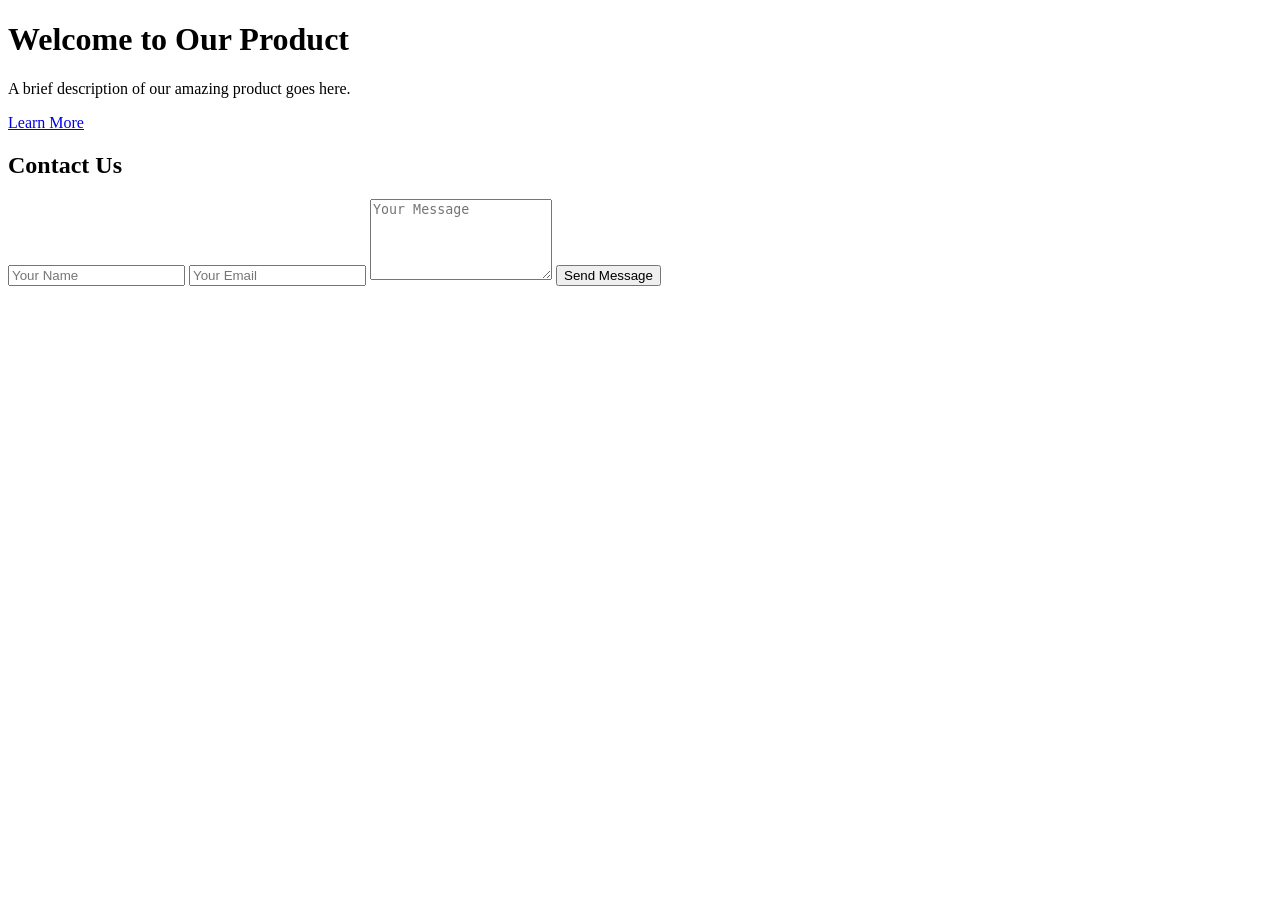
==== index.html @ 823832db "Add files via upload" ====
<!DOCTYPE html>
<html lang="en">
<head>
  <meta charset="UTF-8">
  <meta name="viewport" content="width=device-width, initial-scale=1.0">
  <title>Simple Landing Page</title>
  <!-- Link to external CSS file -->
  <link rel="stylesheet" href="style.css">
</head>
<body>

<!-- Header section with headline and description -->
<header>
  <h1>Welcome to Our Product</h1>
  <p>A brief description of our amazing product goes here.</p>
  <a href="#contact" class="btn">Learn More</a>
</header>

<!-- Contact form section -->
<section id="contact">
  <h2>Contact Us</h2>
  <form id="contact-form">
    <!-- Input for name -->
    <input type="text" id="name" placeholder="Your Name" required>
    <!-- Input for email -->
    <input type="email" id="email" placeholder="Your Email" required>
    <!-- Text area for the message -->
    <textarea id="message" placeholder="Your Message" rows="5" required></textarea>
    <!-- Submit button -->
    <button type="submit">Send Message</button>
  </form>
</section>

<!-- Link to external JavaScript file -->
<script src="script.js"></script>

</body>
</html>
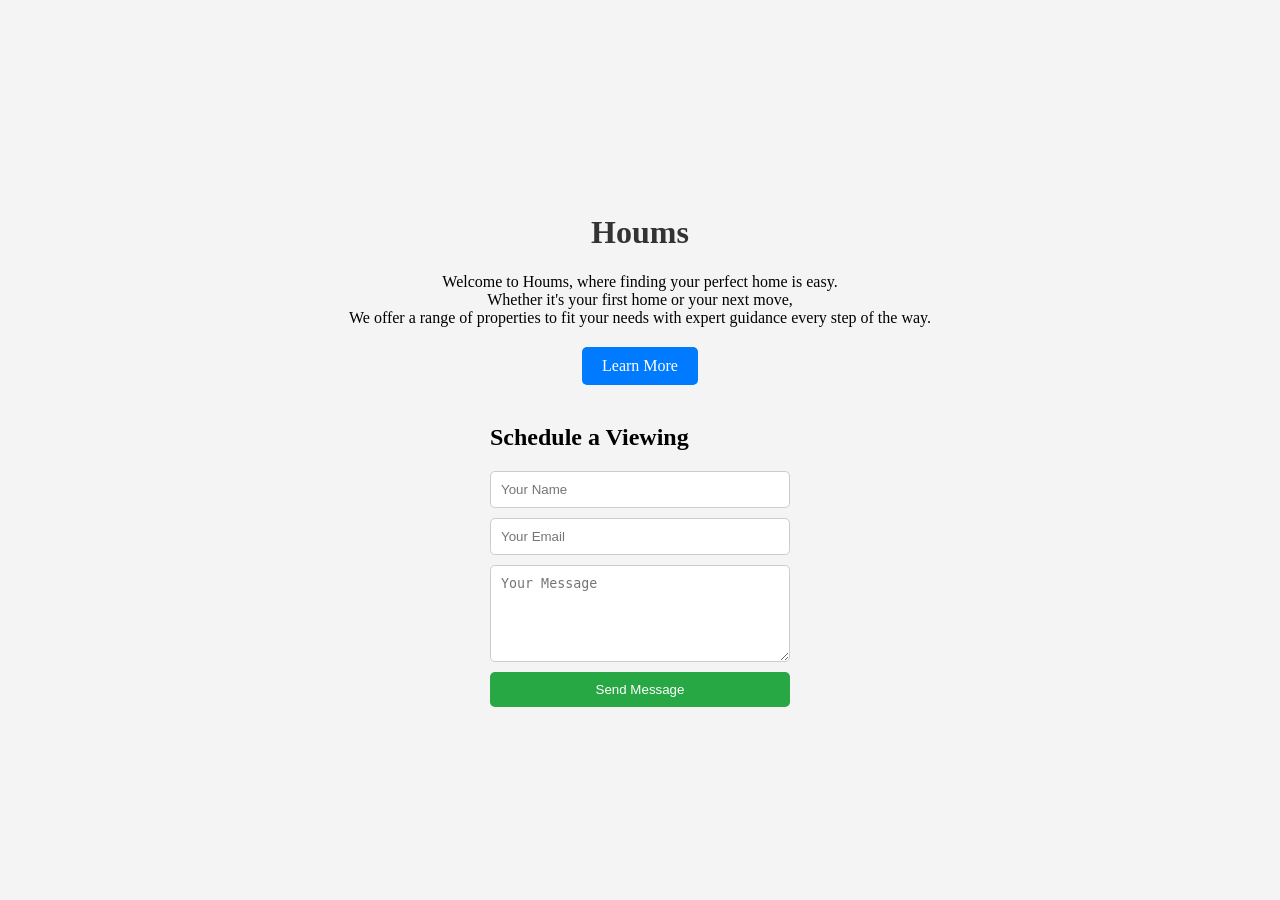
==== commit ce2c92b1: "Update index.html" ====
--- a/index.html
+++ b/index.html
@@ -3,36 +3,28 @@
 <head>
   <meta charset="UTF-8">
   <meta name="viewport" content="width=device-width, initial-scale=1.0">
-  <title>Simple Landing Page</title>
-  <!-- Link to external CSS file -->
+  <title>Houms  |  Homepage</title>
   <link rel="stylesheet" href="style.css">
 </head>
 <body>
-
-<!-- Header section with headline and description -->
 <header>
-  <h1>Welcome to Our Product</h1>
-  <p>A brief description of our amazing product goes here.</p>
+  <h1>Houms</h1>
+  <div>
+    Welcome to Houms, where finding your perfect home is easy. <br>Whether it's your first home or your next move, <br> We offer a range of properties to fit your needs with expert guidance every step of the way.
+  </div>
   <a href="#contact" class="btn">Learn More</a>
 </header>
 
-<!-- Contact form section -->
 <section id="contact">
-  <h2>Contact Us</h2>
+  <h2>Schedule a Viewing</h2>
   <form id="contact-form">
-    <!-- Input for name -->
     <input type="text" id="name" placeholder="Your Name" required>
-    <!-- Input for email -->
     <input type="email" id="email" placeholder="Your Email" required>
-    <!-- Text area for the message -->
     <textarea id="message" placeholder="Your Message" rows="5" required></textarea>
-    <!-- Submit button -->
     <button type="submit">Send Message</button>
   </form>
 </section>
 
-<!-- Link to external JavaScript file -->
 <script src="script.js"></script>
-
 </body>
 </html>
--- a/style.css
+++ b/style.css
@@ -0,0 +1,65 @@
+body {
+    font-family: 'Arial, sans-serif';
+    margin: 0;
+    padding: 0;
+    display: flex;
+    flex-direction: column;
+    align-items: center;
+    justify-content: center;
+    min-height: 100vh;
+    background-color: #f4f4f4;
+  }
+  
+  header {
+    text-align: center;
+    margin-bottom: 20px;
+  }
+  
+  h1 {
+    color: #333;
+  }
+  
+  p {
+    color: #555;
+    font-size: 1.2rem;
+  }
+  
+  .btn {
+    display: inline-block;
+    padding: 10px 20px;
+    background-color: #007BFF;
+    color: white;
+    text-decoration: none;
+    border-radius: 5px;
+    margin-top: 20px;
+  }
+  
+  .btn:hover {
+    background-color: #0056b3;
+  }
+  
+  form {
+    display: flex;
+    flex-direction: column;
+    width: 300px;
+  }
+  
+  input, textarea {
+    margin-bottom: 10px;
+    padding: 10px;
+    border: 1px solid #ccc;
+    border-radius: 5px;
+  }
+  
+  button {
+    padding: 10px;
+    background-color: #28a745;
+    color: white;
+    border: none;
+    border-radius: 5px;
+  }
+  
+  button:hover {
+    background-color: #218838;
+  }
+  
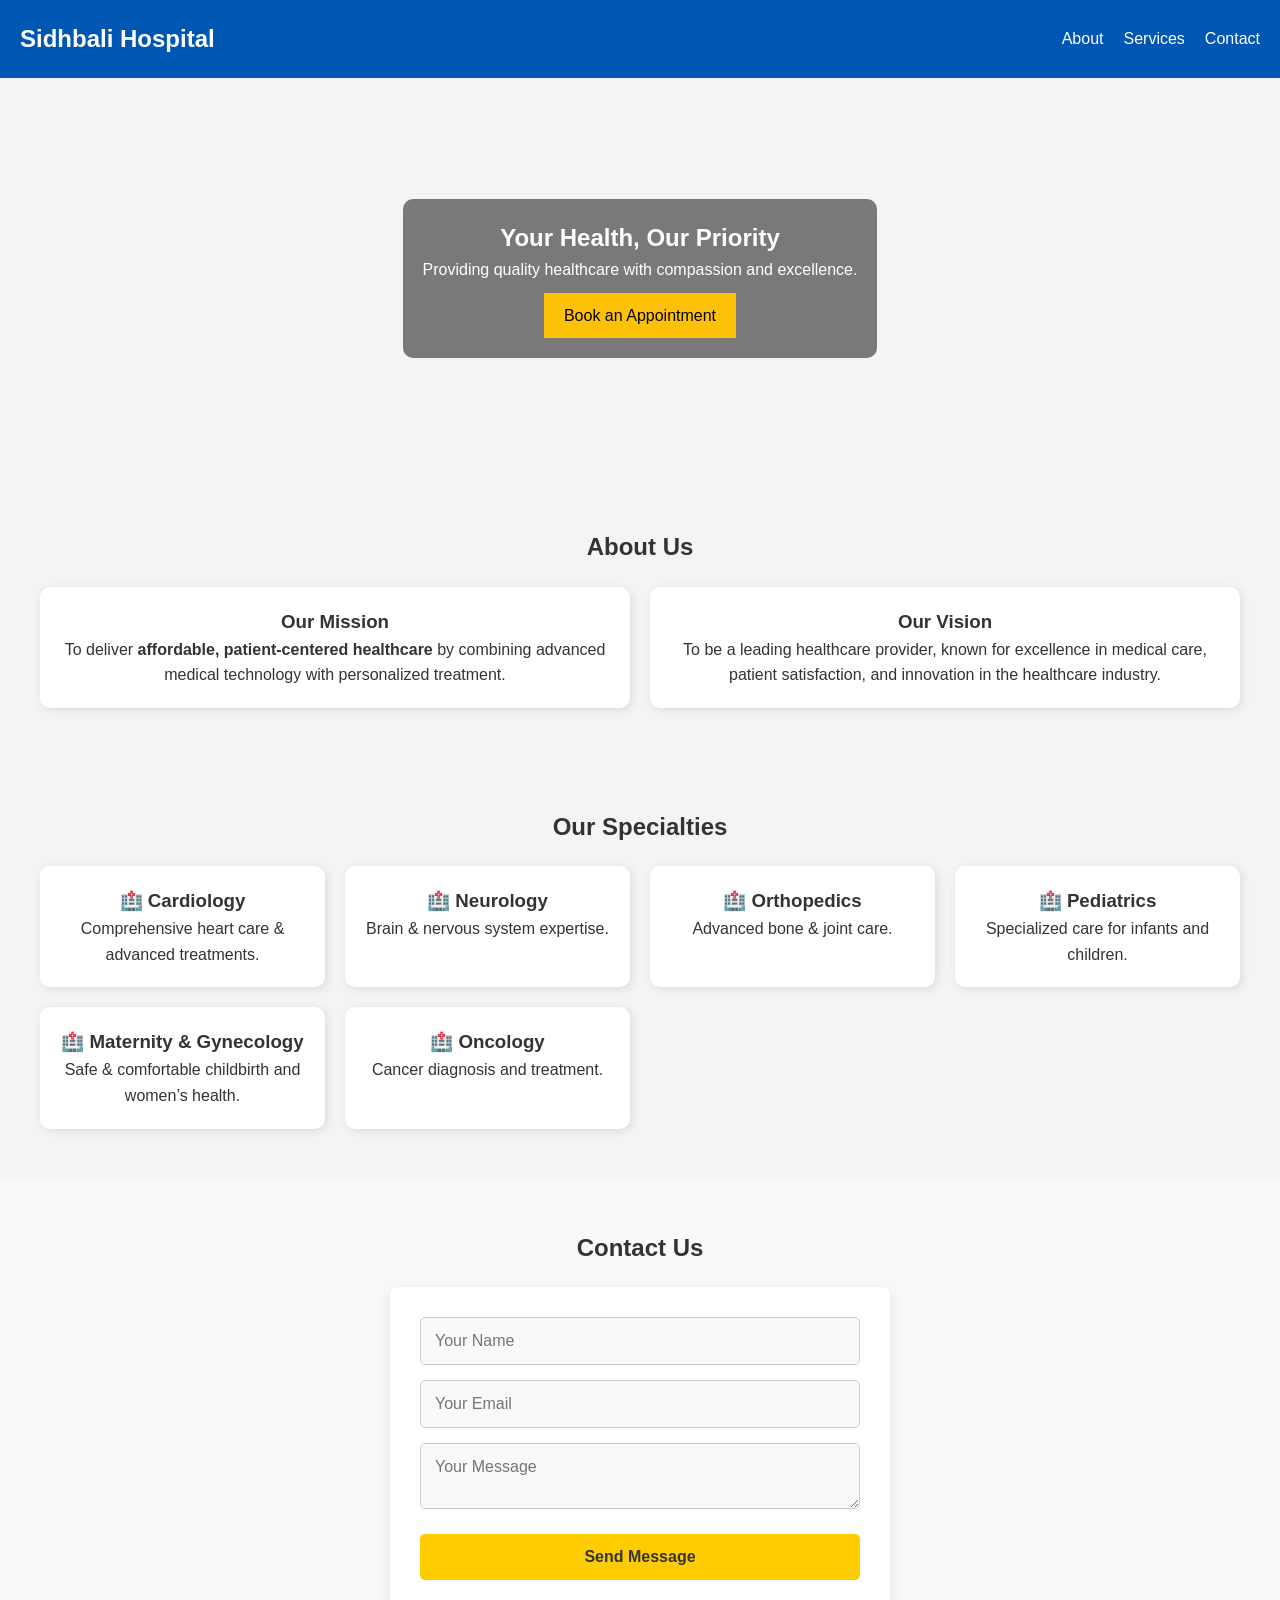
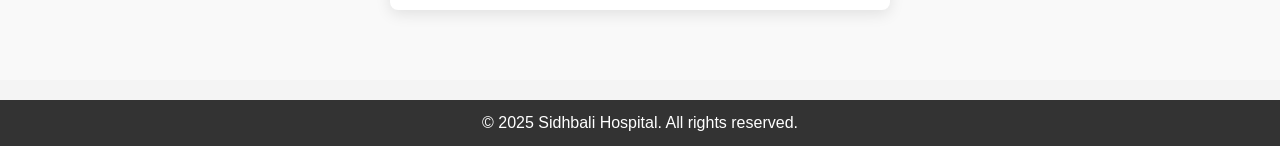
==== commit e230a28d: "Add files via upload" ====
--- a/index.html
+++ b/index.html
@@ -1,30 +1,96 @@
 <!DOCTYPE html>
 <html lang="en">
 <head>
-  <meta charset="UTF-8">
-  <meta name="viewport" content="width=device-width, initial-scale=1.0">
-  <title>Houms  |  Homepage</title>
-  <link rel="stylesheet" href="style.css">
+    <meta charset="UTF-8">
+    <meta name="viewport" content="width=device-width, initial-scale=1.0">
+    <title>Sidhbali Hospital</title>
+    <link rel="stylesheet" href="styles.css">
+    <script defer src="script.js"></script>
 </head>
 <body>
-<header>
-  <h1>Houms</h1>
-  <div>
-    Welcome to Houms, where finding your perfect home is easy. <br>Whether it's your first home or your next move, <br> We offer a range of properties to fit your needs with expert guidance every step of the way.
-  </div>
-  <a href="#contact" class="btn">Learn More</a>
-</header>
 
-<section id="contact">
-  <h2>Schedule a Viewing</h2>
-  <form id="contact-form">
-    <input type="text" id="name" placeholder="Your Name" required>
-    <input type="email" id="email" placeholder="Your Email" required>
-    <textarea id="message" placeholder="Your Message" rows="5" required></textarea>
-    <button type="submit">Send Message</button>
-  </form>
-</section>
+    <!-- Header Section -->
+    <header class="header">
+        <h1 class="logo">Sidhbali Hospital</h1>
+        <nav>
+            <ul class="nav-links">
+                <li><a href="#about">About</a></li>
+                <li><a href="#services">Services</a></li>
+                <li><a href="#contact">Contact</a></li>
+            </ul>
+        </nav>
+    </header>
 
-<script src="script.js"></script>
+    <!-- Hero Section -->
+    <section class="hero">
+        <div class="hero-content">
+            <h2>Your Health, Our Priority</h2>
+            <p>Providing quality healthcare with compassion and excellence.</p>
+            <a href="#contact" class="btn">Book an Appointment</a>
+        </div>
+    </section>
+
+    <!-- About Us Section -->
+    <section id="about" class="about">
+        <h2>About Us</h2>
+        <div class="about-cards">
+            <div class="card">
+                <h3>Our Mission</h3>
+                <p>To deliver <strong>affordable, patient-centered healthcare</strong> by combining advanced medical technology with personalized treatment.</p>
+            </div>
+            <div class="card">
+                <h3>Our Vision</h3>
+                <p>To be a leading healthcare provider, known for excellence in medical care, patient satisfaction, and innovation in the healthcare industry.</p>
+            </div>
+        </div>
+    </section>
+
+    <!-- Services Section -->
+    <section id="services" class="services">
+        <h2>Our Specialties</h2>
+        <div class="service-cards">
+            <div class="card">
+                <h3>🏥 Cardiology</h3>
+                <p>Comprehensive heart care & advanced treatments.</p>
+            </div>
+            <div class="card">
+                <h3>🏥 Neurology</h3>
+                <p>Brain & nervous system expertise.</p>
+            </div>
+            <div class="card">
+                <h3>🏥 Orthopedics</h3>
+                <p>Advanced bone & joint care.</p>
+            </div>
+            <div class="card">
+                <h3>🏥 Pediatrics</h3>
+                <p>Specialized care for infants and children.</p>
+            </div>
+            <div class="card">
+                <h3>🏥 Maternity & Gynecology</h3>
+                <p>Safe & comfortable childbirth and women’s health.</p>
+            </div>
+            <div class="card">
+                <h3>🏥 Oncology</h3>
+                <p>Cancer diagnosis and treatment.</p>
+            </div>
+        </div>
+    </section>
+
+    <!-- Contact Section -->
+    <section id="contact" class="contact">
+        <h2>Contact Us</h2>
+        <form id="contact-form">
+            <input type="text" id="name" placeholder="Your Name" required>
+            <input type="email" id="email" placeholder="Your Email" required>
+            <textarea id="message" placeholder="Your Message" required></textarea>
+            <button type="submit" class="btn">Send Message</button>
+        </form>
+    </section>
+
+    <!-- Footer -->
+    <footer class="footer">
+        <p>&copy; 2025 Sidhbali Hospital. All rights reserved.</p>
+    </footer>
+
 </body>
 </html>
--- a/styles.css
+++ b/styles.css
@@ -0,0 +1,183 @@
+/* General Styles */
+* {
+    margin: 0;
+    padding: 0;
+    box-sizing: border-box;
+    font-family: Arial, sans-serif;
+}
+
+body {
+    background-color: #f4f4f4;
+    color: #333;
+    line-height: 1.6;
+}
+
+/* Header */
+.header {
+    background: #0056b3;
+    color: white;
+    padding: 20px;
+    display: flex;
+    justify-content: space-between;
+    align-items: center;
+}
+
+.logo {
+    font-size: 24px;
+}
+
+.nav-links {
+    list-style: none;
+    display: flex;
+    gap: 20px;
+}
+
+.nav-links a {
+    color: white;
+    text-decoration: none;
+}
+
+/* Hero Section */
+.hero {
+    background: url('hospital.jpg') no-repeat center center/cover;
+    height: 400px;
+    display: flex;
+    align-items: center;
+    justify-content: center;
+    text-align: center;
+    color: white;
+    position: relative;
+}
+
+.hero-content {
+    background: rgba(0, 0, 0, 0.5);
+    padding: 20px;
+    border-radius: 10px;
+}
+
+.btn {
+    background: #ffc107;
+    color: black;
+    padding: 10px 20px;
+    border: none;
+    cursor: pointer;
+    font-size: 16px;
+    transition: 0.3s;
+    display: inline-block;
+    margin-top: 10px;
+    text-decoration: none;
+}
+
+.btn:hover {
+    background: #e0a800;
+}
+
+/* About & Services Sections */
+.about, .services, .contact {
+    padding: 50px 20px;
+    text-align: center;
+}
+
+.about h2, .services h2, .contact h2 {
+    margin-bottom: 20px;
+}
+
+.about-cards, .service-cards {
+    display: grid;
+    grid-template-columns: repeat(auto-fit, minmax(250px, 1fr));
+    gap: 20px;
+    max-width: 1200px;
+    margin: auto;
+}
+.card {
+    background: white;
+    padding: 20px;
+    border-radius: 10px;
+    box-shadow: 2px 2px 10px rgba(0, 0, 0, 0.1);
+    transition: transform 0.3s ease, box-shadow 0.3s ease;
+}
+.card:hover {
+    transform: scale(1.05);
+    box-shadow: 5px 5px 15px rgba(0, 0, 0, 0.2), 0 0 10px rgba(0, 123, 255, 0.3);
+}
+
+
+/* Contact Section */
+.contact {
+    text-align: center;
+    padding: 50px 20px;
+    background: #f9f9f9;
+}
+
+/* Contact Form */
+#contact-form {
+    display: flex;
+    flex-direction: column;
+    gap: 15px;
+    max-width: 500px; 
+    margin: 20px auto;
+    padding: 30px;
+    background: white;
+    border-radius: 8px;
+    box-shadow: 0px 4px 15px rgba(0, 0, 0, 0.1);
+}
+
+#contact-form input, #contact-form textarea {
+    width: 100%; /* Fixed width issue */
+    padding: 14px;
+    border: 1px solid #ccc;
+    border-radius: 5px;
+    font-size: 16px;
+    background: #f9f9f9;
+    transition: all 0.3s ease;
+}
+#contact-form input:focus, #contact-form textarea:focus {
+    border-color: #004d99;
+    outline: none;
+    background: #fff;
+    box-shadow: 0px 2px 8px rgba(0, 77, 153, 0.2);
+}
+
+#contact-form button {
+    background: #ffcc00;
+    color: #333;
+    padding: 14px;
+    border: none;
+    cursor: pointer;
+    transition: all 0.3s ease;
+    border-radius: 5px;
+    font-size: 16px;
+    font-weight: bold;
+}
+
+#contact-form button:hover {
+    background: #e6b800;
+    transform: scale(1.05);
+}
+
+/* Footer */
+.footer {
+    background: #333;
+    color: white;
+    text-align: center;
+    padding: 10px;
+    margin-top: 20px;
+}
+
+/* Responsive Design */
+@media (max-width: 768px) {
+    .header {
+        flex-direction: column;
+        text-align: center;
+    }
+
+    .nav-links {
+        flex-direction: column;
+        gap: 10px;
+    }
+    #contact-form {
+        max-width: 90%;
+        padding: 20px;
+    }
+    
+}
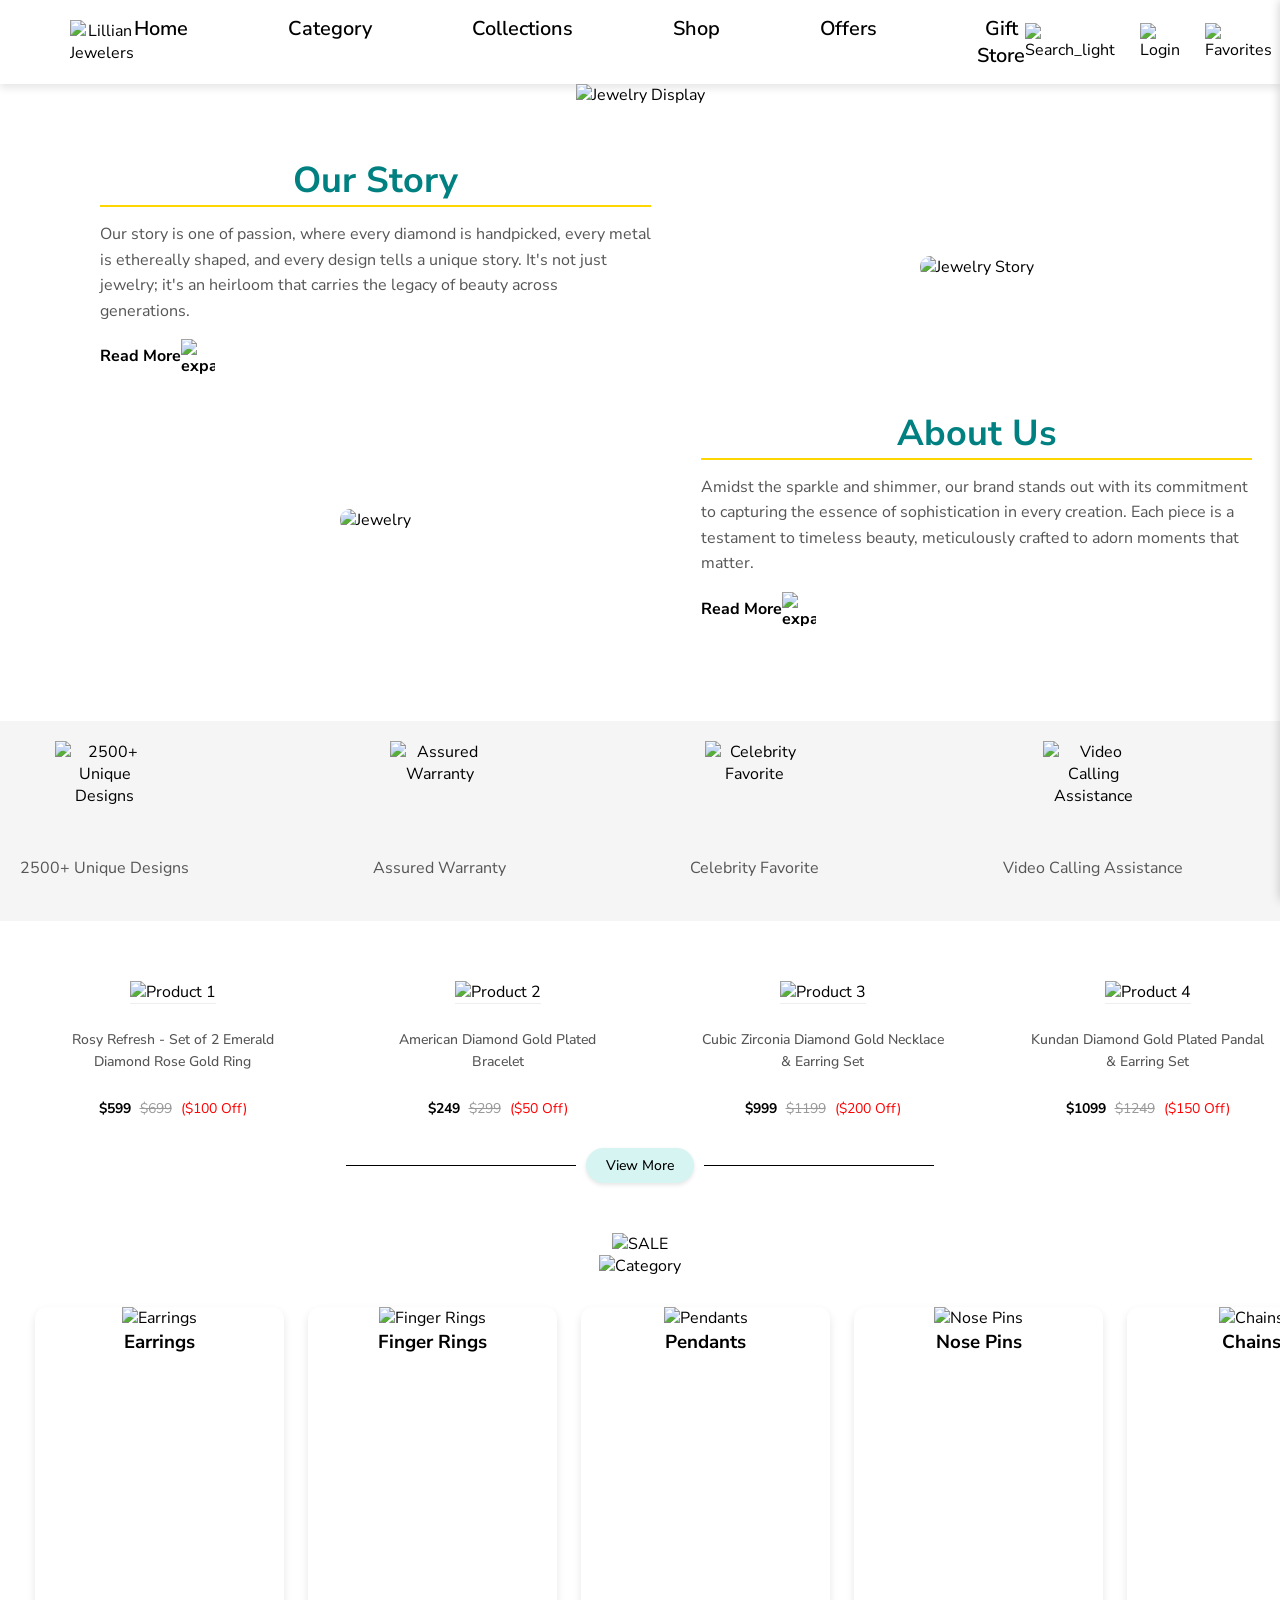
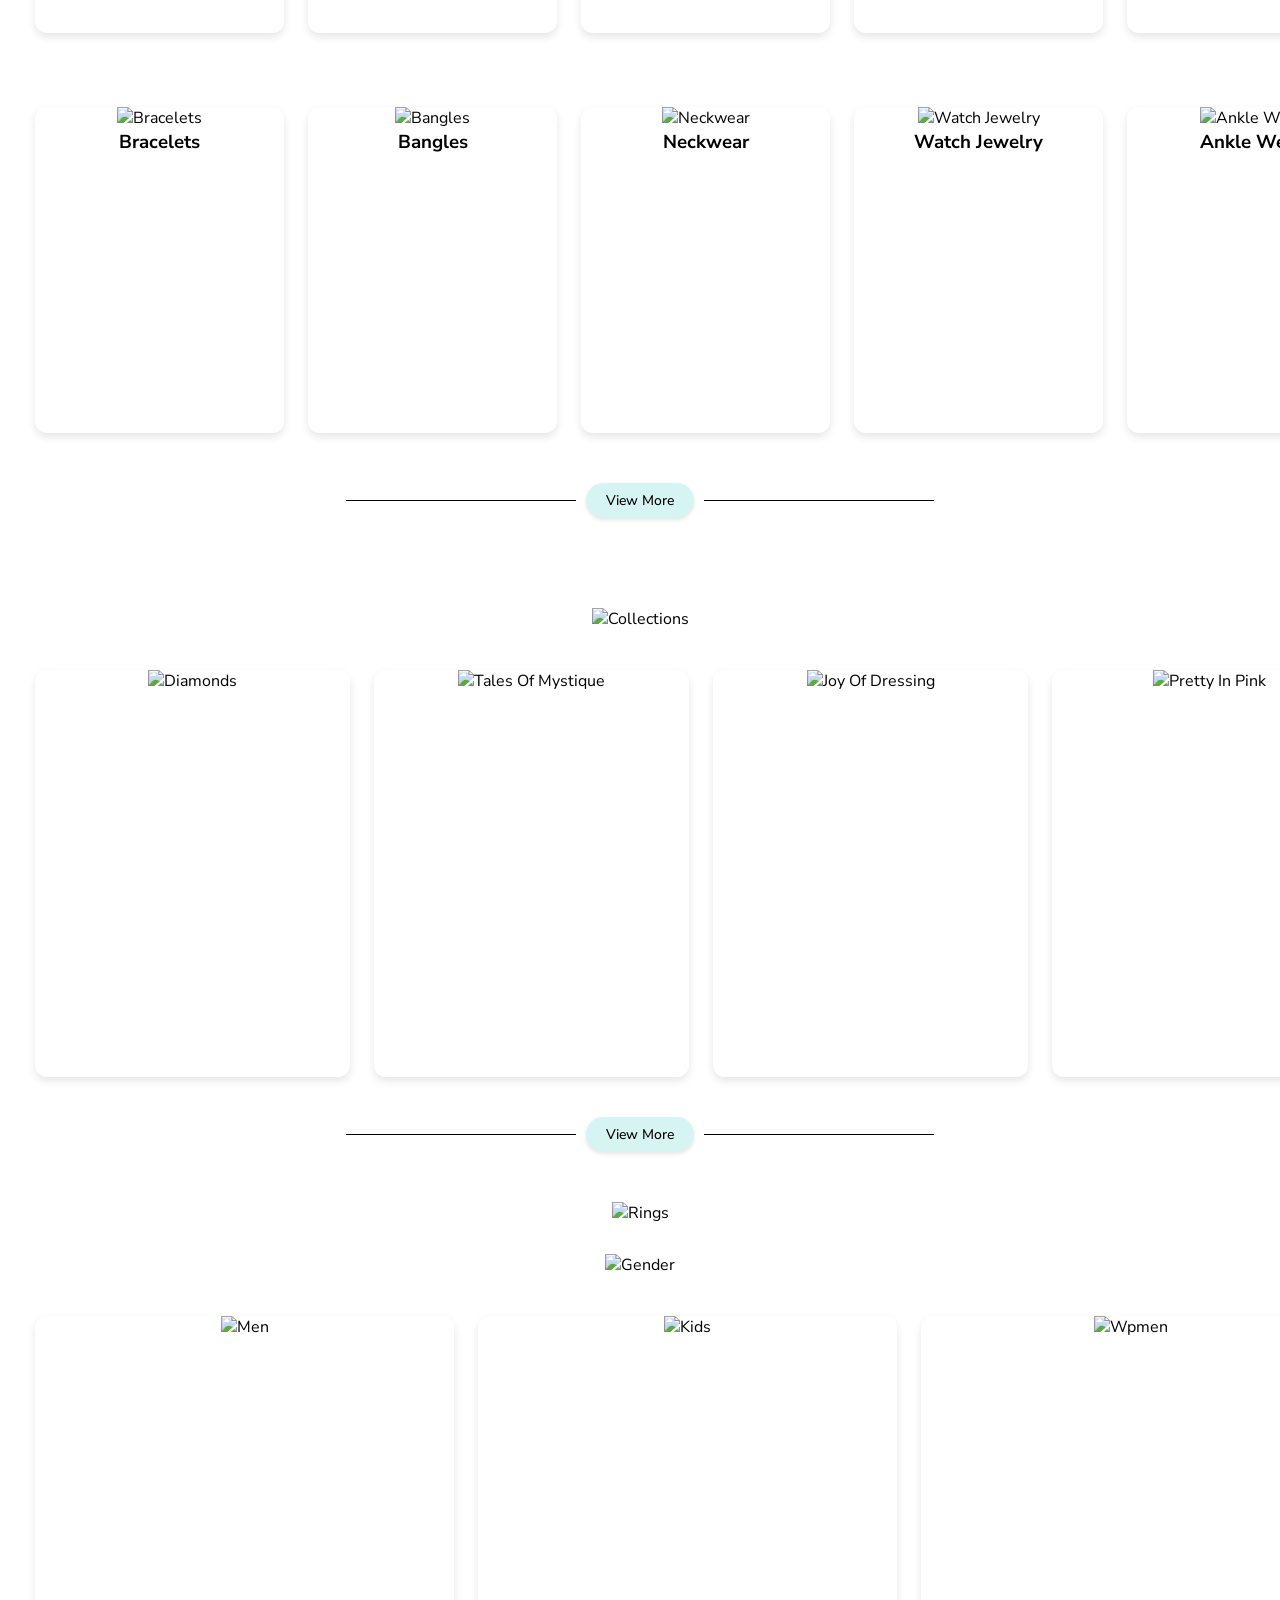
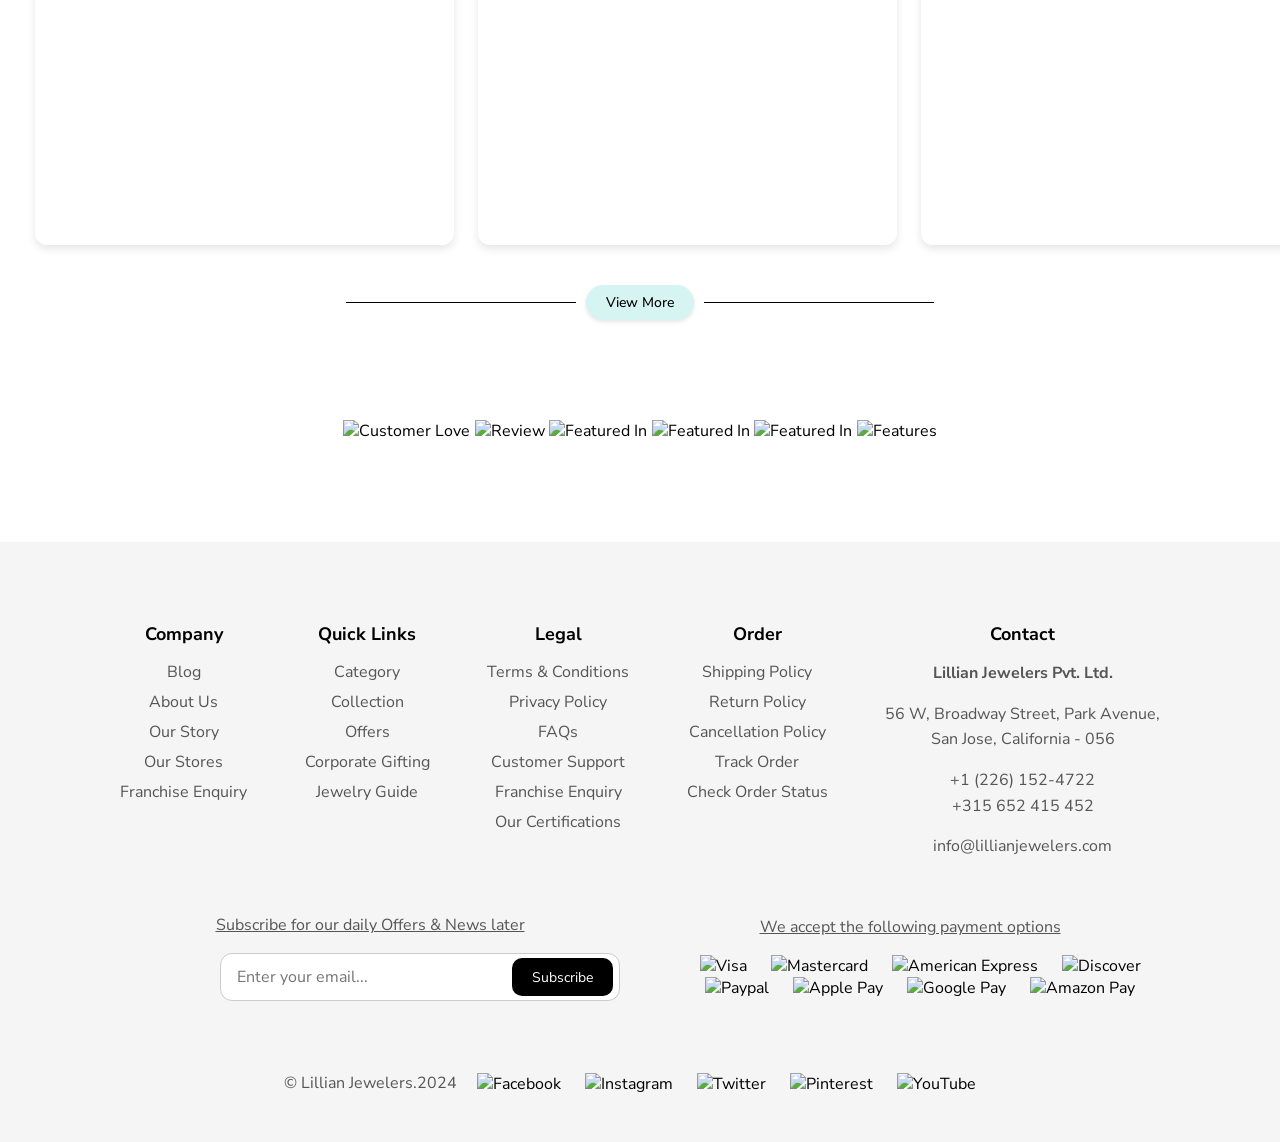
==== commit 45e93e37: "Add files via upload" ====
--- a/index.html
+++ b/index.html
@@ -3,94 +3,263 @@
 <head>
     <meta charset="UTF-8">
     <meta name="viewport" content="width=device-width, initial-scale=1.0">
-    <title>Sidhbali Hospital</title>
+    <link rel="stylesheet" href="https://fonts.googleapis.com/css2?family=Nunito+Sans:wght@400;700&display=swap">
+    <title>Home</title>
     <link rel="stylesheet" href="styles.css">
+    <link rel="stylesheet" href="header.css">
+    <link rel="stylesheet" href="footer.css">
     <script defer src="script.js"></script>
 </head>
 <body>
-
-    <!-- Header Section -->
-    <header class="header">
-        <h1 class="logo">Sidhbali Hospital</h1>
-        <nav>
-            <ul class="nav-links">
-                <li><a href="#about">About</a></li>
-                <li><a href="#services">Services</a></li>
-                <li><a href="#contact">Contact</a></li>
-            </ul>
-        </nav>
-    </header>
-
-    <!-- Hero Section -->
+    <header></header>
+    <div class="wishlist-drawer">
+        <h2>Your Wishlist ( <span id="wishlistCount">0</span> )</h2>
+    </div>
     <section class="hero">
-        <div class="hero-content">
-            <h2>Your Health, Our Priority</h2>
-            <p>Providing quality healthcare with compassion and excellence.</p>
-            <a href="#contact" class="btn">Book an Appointment</a>
+        <div >
+            <img src="jewelry-banner.png" alt="Jewelry Display">
+        </div>
+    </section> 
+
+    <section class="about-container">
+        <div class="story">
+            <div class="story-text">
+                <h2>Our Story</h2>
+                <p>
+                    Our story is one of passion, where every diamond is handpicked, every metal is ethereally shaped, and every design tells a unique story. 
+                    It's not just jewelry; it's an heirloom that carries the legacy of beauty across generations.
+                </p>
+                <a href="#">Read More <img src="Expand_right_light.png" alt="expand" class="expand"></a>
+            </div>
+            <div class="story-image">
+                <img src="our_story.png" alt="Jewelry Story">
+            </div>
+        </div>
+
+        <div class="about">
+            <div class="about-image">
+                <img src="about_us.png" alt="Jewelry">
+            </div>
+            <div class="about-text">
+                <h2>About Us</h2>
+                <p>
+                    Amidst the sparkle and shimmer, our brand stands out with its commitment to capturing the essence of sophistication in every creation. 
+                    Each piece is a testament to timeless beauty, meticulously crafted to adorn moments that matter.
+                </p>
+                <a href="#">Read More <img src="Expand_right_light.png" alt="expand" class="expand"></a>
+            </div>
+        </div>
+    </section>   
+<section>
+   <div class="features-section">
+    <div class="feature">
+        <img src="design.png" alt="2500+ Unique Designs">
+        <p>2500+ Unique Designs</p>
+    </div>
+    <div class="feature">
+        <img src="Warranty.png" alt="Assured Warranty">
+        <p>Assured Warranty</p>
+    </div>
+    <div class="feature">
+        <img src="Celebrity.png" alt="Celebrity Favorite">
+        <p>Celebrity Favorite</p>
+    </div>
+    <div class="feature">
+        <img src="Assistance.png" alt="Video Calling Assistance">
+        <p>Video Calling Assistance</p>
+    </div>
+    <div class="feature">
+        <img src="Shipping.png" alt="Shipping Worldwide">
+        <p>Shipping Worldwide</p>
+    </div>
+</div>
+</section>
+
+<section>
+    <div class="product-section">
+        <div class="product-card">
+            <img src="1.png" alt="Product 1">
+            <p>Rosy Refresh - Set of 2 Emerald Diamond Rose Gold Ring</p>
+            <div class="price">
+                <span class="current-price">$599</span>
+                <span class="original-price">$699</span>
+                <span class="discount">($100 Off)</span>
+            </div>
+        </div>
+        <div class="product-card">
+            <img src="2.png" alt="Product 2">
+            <p>American Diamond Gold Plated Bracelet</p>
+            <div class="price">
+                <span class="current-price">$249</span>
+                <span class="original-price">$299</span>
+                <span class="discount">($50 Off)</span>
+            </div>
+        </div>
+        <div class="product-card">
+            <img src="3.png" alt="Product 3">
+            <p>Cubic Zirconia Diamond Gold Necklace & Earring Set</p>
+            <div class="price">
+                <span class="current-price">$999</span>
+                <span class="original-price">$1199</span>
+                <span class="discount">($200 Off)</span>
+            </div>
+        </div>
+        <div class="product-card">
+            <img src="4.png" alt="Product 4">
+            <p>Kundan Diamond Gold Plated Pandal & Earring Set</p>
+            <div class="price">
+                <span class="current-price">$1099</span>
+                <span class="original-price">$1249</span>
+                <span class="discount">($150 Off)</span>
+            </div>
+        </div>
+    </div>
+    
+    <div class="view-more">
+        <div class="line"></div>
+        <a href="shop.html"><button>View More</button></a>
+        <div class="line"></div>
+    </div>
+</section>
+
+<img src="SALE.png" alt="SALE" class="sale">
+
+<section id="category-section">
+    <img src="category.png" alt="Category" class="category">
+    <div class="category-container">
+        <!-- Card 1 -->
+        <div class="category-card">
+            <img src="earrings.png" alt="Earrings">
+            <h3>Earrings</h3>
+        </div>
+
+        <!-- Card 2 -->
+        <div class="category-card">
+            <img src="finger-rings.png" alt="Finger Rings">
+            <h3>Finger Rings</h3>
+        </div>
+
+        <!-- Card 3 -->
+        <div class="category-card">
+            <img src="pendants.png" alt="Pendants">
+            <h3>Pendants</h3>
+        </div>
+
+        <!-- Card 4 -->
+        <div class="category-card">
+            <img src="nose-pins.png" alt="Nose Pins">
+            <h3>Nose Pins</h3>
+        </div>
+
+        <!-- Card 5 -->
+        <div class="category-card">
+            <img src="chains.png" alt="Chains">
+            <h3>Chains</h3>
+        </div>
+
+        <!-- Card 6 -->
+        <div class="category-card">
+            <img src="bracelets.png" alt="Bracelets">
+            <h3>Bracelets</h3>
+        </div>
+
+        <!-- Card 7 -->
+        <div class="category-card">
+            <img src="bangles.png" alt="Bangles">
+            <h3>Bangles</h3>
+        </div>
+
+        <!-- Card 8 -->
+        <div class="category-card">
+            <img src="neckwear.png" alt="Neckwear">
+            <h3>Neckwear</h3>
+        </div>
+
+        <!-- Card 9 -->
+        <div class="category-card">
+            <img src="watch-jewelry.png" alt="Watch Jewelry">
+            <h3>Watch Jewelry</h3>
+        </div>
+
+        <!-- Card 10 -->
+        <div class="category-card">
+            <img src="ankle-wear.png" alt="Ankle Wear">
+            <h3>Ankle Wear</h3>
+        </div>
+    </div>
+</section>
+
+
+    <div class="view-more">
+        <div class="line"></div>
+        <a href="shop.html"><button>View More</button></a>
+        <div class="line"></div>
+    </div>
+
+    
+    <section id="collection-section">
+        <img src="collection.png" alt="Collections" class="collections" >
+        <div class="collection-container">
+            <!-- Card 1 -->
+            <div class="collection-card">
+                <img src="diamonds.png" alt="Diamonds">
+            </div>
+            <!-- Card 2 -->
+            <div class="collection-card">
+                <img src="tales.png" alt="Tales Of Mystique">
+            </div>
+            <!-- Card 3 -->
+            <div class="collection-card">
+                <img src="joy.png" alt="Joy Of Dressing">
+            </div>
+            <!-- Card 4 -->
+            <div class="collection-card">
+                <img src="pretty.png" alt="Pretty In Pink">
+            </div>
         </div>
     </section>
 
-    <!-- About Us Section -->
-    <section id="about" class="about">
-        <h2>About Us</h2>
-        <div class="about-cards">
-            <div class="card">
-                <h3>Our Mission</h3>
-                <p>To deliver <strong>affordable, patient-centered healthcare</strong> by combining advanced medical technology with personalized treatment.</p>
-            </div>
-            <div class="card">
-                <h3>Our Vision</h3>
-                <p>To be a leading healthcare provider, known for excellence in medical care, patient satisfaction, and innovation in the healthcare industry.</p>
+
+    <div class="view-more">
+        <div class="line"></div>
+        <button>View More</button>
+        <div class="line"></div>
+    </div>
+
+    <img src="rings.png" alt="Rings" class="rings">
+
+    
+    <section id="gender-section">
+        <img src="gender.png" alt="Gender" class="gender">
+        <div class="gender-container">
+            <!-- Card 1 -->
+            <div class="gender-card">
+                <img src="men.png" alt="Men">
+            </div>
+            <!-- Card 2 -->
+            <div class="gender-card">
+                <img src="kids.png" alt="Kids">
+            </div>
+            <!-- Card 3 -->
+            <div class="gender-card">
+                <img src="women.png" alt="Wpmen">
             </div>
         </div>
     </section>
 
-    <!-- Services Section -->
-    <section id="services" class="services">
-        <h2>Our Specialties</h2>
-        <div class="service-cards">
-            <div class="card">
-                <h3>🏥 Cardiology</h3>
-                <p>Comprehensive heart care & advanced treatments.</p>
-            </div>
-            <div class="card">
-                <h3>🏥 Neurology</h3>
-                <p>Brain & nervous system expertise.</p>
-            </div>
-            <div class="card">
-                <h3>🏥 Orthopedics</h3>
-                <p>Advanced bone & joint care.</p>
-            </div>
-            <div class="card">
-                <h3>🏥 Pediatrics</h3>
-                <p>Specialized care for infants and children.</p>
-            </div>
-            <div class="card">
-                <h3>🏥 Maternity & Gynecology</h3>
-                <p>Safe & comfortable childbirth and women’s health.</p>
-            </div>
-            <div class="card">
-                <h3>🏥 Oncology</h3>
-                <p>Cancer diagnosis and treatment.</p>
-            </div>
-        </div>
-    </section>
-
-    <!-- Contact Section -->
-    <section id="contact" class="contact">
-        <h2>Contact Us</h2>
-        <form id="contact-form">
-            <input type="text" id="name" placeholder="Your Name" required>
-            <input type="email" id="email" placeholder="Your Email" required>
-            <textarea id="message" placeholder="Your Message" required></textarea>
-            <button type="submit" class="btn">Send Message</button>
-        </form>
-    </section>
-
-    <!-- Footer -->
-    <footer class="footer">
-        <p>&copy; 2025 Sidhbali Hospital. All rights reserved.</p>
-    </footer>
-
+    <div class="view-more">
+        <div class="line"></div>
+        <button>View More</button>
+        <div class="line"></div>
+    </div>
+
+    <img src="Tag.png" alt="Customer Love" class="tag">
+    <img src="Review.png" alt="Review" class="review">
+    <img src="featured.png" alt="Featured In" class="featured">
+    <img src="featured-1.png" alt="Featured In" class="featured-1">
+    <img src="featured-2.png" alt="Featured In" class="featured-2">
+    <img src="Features.png" alt="Features" class="features">
+
+    <footer></footer>
 </body>
 </html>
--- a/styles.css
+++ b/styles.css
@@ -1,183 +1,404 @@
-/* General Styles */
 * {
+    font-family: 'Nunito Sans', sans-serif; 
+    box-sizing: border-box;
     margin: 0;
     padding: 0;
+}
+
+html {
+    scroll-behavior: smooth;
+}
+
+body {
+background: #fff;
+text-align: center;
+overflow-x: hidden;
+}
+
+/* ... (your existing CSS from previous responses) ... */
+
+.wishlist-drawer {
+    position: fixed;
+    top: 0;
+    right: -450px; /* Initially off-screen */
+    width: 450px;
+    height: 100%;
+    background-color: #f9f9f9;
+    box-shadow: 0 0 10px rgba(0, 0, 0, 0.2);
+    transition: right 0.3s ease; /* Animation */
+    padding: 20px;
     box-sizing: border-box;
-    font-family: Arial, sans-serif;
-}
-
-body {
-    background-color: #f4f4f4;
-    color: #333;
-    line-height: 1.6;
-}
-
-/* Header */
-.header {
-    background: #0056b3;
-    color: white;
-    padding: 20px;
-    display: flex;
-    justify-content: space-between;
-    align-items: center;
-}
-
-.logo {
-    font-size: 24px;
-}
-
-.nav-links {
-    list-style: none;
-    display: flex;
-    gap: 20px;
-}
-
-.nav-links a {
-    color: white;
-    text-decoration: none;
-}
+    overflow-y: auto;
+}
+
+.wishlist-drawer.open {
+    right: 0; /* Slide in */
+}
+
+/* ... (Add styles for wishlist items, count, etc. from previous response) ... */
 
 /* Hero Section */
-.hero {
-    background: url('hospital.jpg') no-repeat center center/cover;
-    height: 400px;
-    display: flex;
-    align-items: center;
-    justify-content: center;
-    text-align: center;
-    color: white;
-    position: relative;
-}
-
-.hero-content {
-    background: rgba(0, 0, 0, 0.5);
-    padding: 20px;
-    border-radius: 10px;
-}
-
-.btn {
-    background: #ffc107;
-    color: black;
-    padding: 10px 20px;
-    border: none;
-    cursor: pointer;
-    font-size: 16px;
-    transition: 0.3s;
-    display: inline-block;
-    margin-top: 10px;
-    text-decoration: none;
-}
-
-.btn:hover {
-    background: #e0a800;
-}
-
-/* About & Services Sections */
-.about, .services, .contact {
-    padding: 50px 20px;
-    text-align: center;
-}
-
-.about h2, .services h2, .contact h2 {
-    margin-bottom: 20px;
-}
-
-.about-cards, .service-cards {
+.hero{
+display: block;
+position: relative;
+width: 100%;
+height: auto;
+}
+.hero img{
+width: 1540px;
+height: auto;
+object-fit: cover;
+}
+
+/* About Page Container */
+.about-container {
+width: 90%;
+margin-left: 100px;
+padding: 50px 0;
+}
+
+.story, .about {
+display: flex;
+align-items: center;
+justify-content: space-between;
+gap: 50px;
+margin-bottom: 30px;
+}
+
+.story-text, .about-text {
+width: 50%;
+text-align: left;
+}
+
+h2 {
+font-size: 36px;
+color: #008080;
+font-weight: bold;
+text-align: center;
+border-bottom: 2px solid #FFD700;
+}
+
+p {
+font-size: 16px;
+color: #555;
+line-height: 1.6;
+margin: 15px 0;
+}
+.expand{
+align-items: center;
+width: 16px;
+height: 16px;
+
+}
+/* "Read More" Button */
+.story-text a, .about-text a {
+display: inline-flex;
+align-items: center;
+color: black;
+font-size: 16px;
+text-decoration: none;
+font-weight: bold;
+padding-bottom: 5px;
+transition: 0.3s;
+}
+
+.story-text a:hover, .about-text a:hover {
+color: #008080;
+}
+
+/* Image Styling */
+.story-image, .about-image {
+width: 50%;
+}
+
+.story-image img, .about-image img {
+width: 100%;
+height: auto;
+border-radius: 10px;
+}
+.expand{
+width: 34.18177032470703px;
+height: 34.18177032470703px;
+top: 180px;
+left: 333.91px;
+}
+.features-section {
+display: flex;
+justify-content: space-between;
+background-color: #f5f5f5;
+padding: 20px;
+width: 1535px;
+height: 200px;
+margin-bottom: 60px;
+margin-top: 10px;
+}
+
+.feature{
+display: flex;
+flex-direction: column;
+align-items: center;
+}
+.feature img {
+width: 100px;
+height: 90px;
+margin-bottom: 10px;
+}
+
+.product-section{
+display: flex;
+justify-content: space-between;
+gap: 20px;
+margin-bottom: 20px;
+}
+
+.product-card {
+width: 23%; /* 4 cards in one row */
+background-color: #ffffff;
+border-radius: 8px;
+overflow: hidden;
+text-align: center;
+margin-left: 40px;
+}
+
+.product-card img {
+width: 87%;
+height: auto;
+border-bottom: 1px solid #eee;
+}
+
+.product-card p {
+padding: 10px;
+font-size: 14px;
+font-weight: 500;
+}
+
+.price {
+padding: 0 10px 10px;
+font-size: 14px;
+}
+
+.current-price {
+color: #000;
+font-weight: bold;
+}
+
+.original-price {
+color: #999;
+text-decoration: line-through;
+margin-left: 5px;
+}
+
+.discount {
+color: red;
+margin-left: 5px;
+}
+
+/* View More Button */
+.view-more {
+display: flex;
+align-items: center;
+justify-content: center;
+gap: 10px;
+margin-bottom: 50px;
+}
+
+.line{
+flex-grow: 0.2;
+height: 1px;
+background-color: #000;
+}
+.view-more button {
+background-color: #d6f4f2;
+padding: 8px 20px;
+border: none;
+border-radius: 20px;
+cursor: pointer;
+font-size: 14px;
+font-weight: 500;
+box-shadow: 0px 2px 4px rgba(0, 0, 0, 0.1);
+transition: background-color 0.3s ease;
+}
+
+.view-more button:hover {
+background-color: #d1f0ed;
+}
+
+.sale{
+width: 100vw;
+height: 541px;
+top: 2576px;
+left: -1px;
+}
+
+.category{
+    width: 1245px;
+    height: 66px;
+    top: 3167px;
+    left: 98px;  
+    margin-bottom: 30px; 
+}
+.category-container {
     display: grid;
-    grid-template-columns: repeat(auto-fit, minmax(250px, 1fr));
-    gap: 20px;
-    max-width: 1200px;
-    margin: auto;
-}
-.card {
-    background: white;
-    padding: 20px;
-    border-radius: 10px;
-    box-shadow: 2px 2px 10px rgba(0, 0, 0, 0.1);
-    transition: transform 0.3s ease, box-shadow 0.3s ease;
-}
-.card:hover {
-    transform: scale(1.05);
-    box-shadow: 5px 5px 15px rgba(0, 0, 0, 0.2), 0 0 10px rgba(0, 123, 255, 0.3);
-}
-
-
-/* Contact Section */
-.contact {
-    text-align: center;
-    padding: 50px 20px;
-    background: #f9f9f9;
-}
-
-/* Contact Form */
-#contact-form {
-    display: flex;
-    flex-direction: column;
-    gap: 15px;
-    max-width: 500px; 
-    margin: 20px auto;
-    padding: 30px;
-    background: white;
-    border-radius: 8px;
-    box-shadow: 0px 4px 15px rgba(0, 0, 0, 0.1);
-}
-
-#contact-form input, #contact-form textarea {
-    width: 100%; /* Fixed width issue */
-    padding: 14px;
-    border: 1px solid #ccc;
-    border-radius: 5px;
-    font-size: 16px;
-    background: #f9f9f9;
-    transition: all 0.3s ease;
-}
-#contact-form input:focus, #contact-form textarea:focus {
-    border-color: #004d99;
-    outline: none;
-    background: #fff;
-    box-shadow: 0px 2px 8px rgba(0, 77, 153, 0.2);
-}
-
-#contact-form button {
-    background: #ffcc00;
-    color: #333;
-    padding: 14px;
-    border: none;
-    cursor: pointer;
-    transition: all 0.3s ease;
-    border-radius: 5px;
-    font-size: 16px;
-    font-weight: bold;
-}
-
-#contact-form button:hover {
-    background: #e6b800;
-    transform: scale(1.05);
-}
-
-/* Footer */
-.footer {
-    background: #333;
-    color: white;
-    text-align: center;
-    padding: 10px;
-    margin-top: 20px;
-}
-
-/* Responsive Design */
-@media (max-width: 768px) {
-    .header {
-        flex-direction: column;
-        text-align: center;
-    }
-
-    .nav-links {
-        flex-direction: column;
-        gap: 10px;
-    }
-    #contact-form {
-        max-width: 90%;
-        padding: 20px;
-    }
-    
-}
+    grid-template-columns: repeat(5, 1fr);
+    gap: 1.5rem;
+    justify-items: center;
+    margin-left: 35px;
+}
+
+.category-card {
+    border-radius: 12px;
+    overflow: hidden;   
+    box-shadow: 0 4px 8px rgba(0,0,0,0.1);
+    transition: transform 0.3s ease;
+    width: 249px;
+    height: 326px;
+    top: 3273px;
+    left: 30px;
+    margin-bottom: 50px;
+}
+
+.category-card:hover {
+    transform: translateY(-5px);
+}
+
+.top-1{
+    width: 1380px;
+    height: 326px;
+    top: 3273px;
+    left: 30px;
+    margin-top: 60px;
+}   
+
+.bottom-1{
+    width: 1380px;
+    height: 326px;
+    top: 3628px;
+    left: 30px;
+    margin-top: 40px;
+    margin-bottom: 30px;
+}
+
+.collections{
+    width: 1245px;
+    height: 66px;
+    top: 4078px;
+    left: 98px;
+    margin-top: 40px;
+    margin-bottom: 40px;
+}
+
+.collection-container{
+    display: grid;
+    grid-template-columns: repeat(4, 1fr);
+    gap: 1.5rem;
+    justify-items: center;
+    margin-left: 35px;
+}
+
+.collection-card {
+    border-radius: 12px;
+    overflow: hidden;   
+    box-shadow: 0 4px 8px rgba(0,0,0,0.1);
+    transition: transform 0.3s ease;
+    width: 315px;
+    height: 407.18182373046875px;
+    top: 4184px;
+    left: 29px;    
+    margin-bottom: 40px;
+}
+
+.collection-card:hover {
+    transform: translateY(-5px);
+}
+
+
+.rings{
+    width: 1540px;
+    height: 681px;
+    top: 4718px;
+    left: 1px;
+}
+
+.gender{
+    width: 1245px;
+    height: 66px;
+    top: 5449px;
+    left: 97px;
+    margin-top: 30px;
+}
+
+.gender-container{
+    display: grid;
+    grid-template-columns: repeat(3, 1fr);
+    gap: 1.5rem;
+    justify-items: center;
+    margin-left: 35px;
+}
+
+.gender-card{
+    border-radius: 12px;
+    overflow: hidden;   
+    box-shadow: 0 4px 8px rgba(0,0,0,0.1);
+    transition: transform 0.3s ease;
+    width: 419px;
+    height: 529.1253662109375px;
+    top: 5553px;
+    left: 38px;    
+    margin-top: 40px;
+    margin-bottom: 40px;
+}
+
+
+.gender-card:hover {
+    transform: translateY(-5px);
+}
+
+
+.tag{
+width: 1245px;
+height: 66px;
+top: 6197px;
+left: 97px;
+}
+
+.review{
+width: 1258px;
+height: 370px;
+top: 6303px;
+left: 91px;
+margin-top: 40px;
+}
+
+.featured{
+width: 1245px;
+height: 66px;
+top: 6723px;
+left: 97px;
+margin-top: 50px;
+margin-bottom: 30px;
+}
+
+.featured-1{
+width: 982.0206298828125px;
+height: 53.44329833984375px;
+top: 6829px;
+left: 228px;
+margin-top: 40px;
+}
+
+.featured-2{
+width: 689px;
+height: 53.44329833984375px;
+top: 6922px;
+left: 375px;
+margin-top: 40px;
+margin-bottom: 30px;
+}
+
+.features{
+width: 1540px;
+height: 301px;
+top: 7025px;
+margin-top: 40px;
+margin-bottom: 100px;
+}
--- a/header.css
+++ b/header.css
@@ -0,0 +1,56 @@
+* {
+    font-family: 'Nunito Sans', sans-serif; 
+    box-sizing: border-box;
+    margin: 0;
+    padding: 0;
+}
+
+body {
+    background: #fff;
+    text-align: center;
+    overflow-x: hidden;
+    }
+    
+.navbar {
+    display: flex;
+    align-items: center;
+    justify-content: space-between;
+    padding: 15px 20px;
+    background: #fff;
+    box-shadow: 0px 4px 8px rgba(0, 0, 0, 0.1);
+    }
+    
+    .logo img {
+    width: 80px;
+    height: 91px;
+    margin-left: 50px;
+    }
+    
+    .nav-links {
+    list-style: none;
+    display: flex;
+    gap: 100px; 
+    }
+    
+    .nav-links li a {
+    text-decoration: none;
+    color: black;
+    font-size: 20px;
+    font-weight: 580;
+    }
+    
+    .nav-links a:hover {
+    color: #008FAB;
+    }
+    
+    .icons {
+    display: flex;
+    gap: 25px;
+    }
+    
+    .search, .user, .favorite, .shopping {
+    width: 24px;
+    height: 24px;
+    cursor: pointer;
+    }
+    
--- a/footer.css
+++ b/footer.css
@@ -0,0 +1,160 @@
+* {
+    margin: 0;
+    padding: 0;
+    box-sizing: border-box;
+}
+
+body {
+    font-family: Arial, sans-serif;
+}
+
+footer {
+    background-color: #f5f5f5;
+    padding: 40px 60px;
+}
+
+.footer-container {
+    display: flex;
+    justify-content: space-between;
+    gap: 40px;
+    margin-bottom: 30px;
+}
+
+.footer-section h4 {
+    font-size: 18px;
+    font-weight: bold;
+    margin-bottom: 15px;
+}
+
+.footer-section ul {
+    list-style: none;
+}
+
+.footer-section ul li {
+    margin-bottom: 8px;
+    color: #555;
+    cursor: pointer;
+}
+
+.footer-section p {
+    margin-bottom: 8px;
+    color: #555;
+}
+
+.footer-subscribe-payments {
+    display: flex;
+    justify-content: space-between;
+    align-items: center;
+    gap: 40px;
+}
+
+.footer-subscribe,
+.footer-payments {
+    flex: 1;
+    text-align: center;
+}
+
+.footer-bottom {
+    display: flex;
+    justify-content: center;
+    align-items: center;
+    padding-top: 10px;
+    gap: 20px;
+}
+
+.footer-payments p {
+    margin-bottom: 15px;
+    font-size: 16px;
+    text-decoration-line: underline;
+}
+
+.footer-subscribe p{
+    text-align: center;
+    margin-bottom: 15px;
+    font-size: 16px;
+    text-decoration-line: underline;
+}
+.subscribe-box {
+    display: flex;
+    justify-content: center;
+}
+
+.subscribe-box {
+    position: relative;
+    width: 100%;
+    max-width: 400px;
+    margin-left: 100px;
+}
+
+.subscribe-box input {
+    width: 100%;
+    padding: 12px 140px 12px 16px; /* Left padding for input text */
+    border: 1px solid #ccc;
+    border-radius: 12px;
+    outline: none;
+    font-size: 16px;
+}
+
+.subscribe-box button {
+    position: absolute;
+    right: 7px;
+    top: 5px;
+    bottom: 5px;
+    padding: 8px 20px;
+    background-color: black;
+    color: white;
+    border: none;
+    border-radius: 10px;
+    border-color: #1C1C1C;
+    cursor: pointer;
+    font-size: 14px;
+    transition: background 0.3s ease;
+}
+
+.subscribe-box button:hover {
+    background-color: #333;
+}
+
+
+.payment-icons img {
+    height: 30px;
+    margin-left: 20px;
+}
+
+.footer-bottom {
+        display: flex;
+        justify-content: center;
+        align-items: center;
+        padding-top: 5px; /* Reduce top padding */
+        padding-bottom: 0; /* Remove bottom padding */
+        gap: 20px;
+        margin-top: 50px;
+        margin-bottom: -50px; /* Pull it up slightly */
+}
+
+.social-icons img {
+    width: 21.434782028198242px;
+    height: 21.434782028198242px;
+    top: 7948px;
+    left: 1062px; 
+    margin-right: 20px;
+    cursor: pointer;
+    transition: opacity 0.3s ease;
+}
+
+.social-icons img:hover {
+    opacity: 0.7;
+}
+
+/* Responsive Design */
+@media (max-width: 768px) {
+    .footer-container {
+        flex-direction: column;
+        gap: 20px;
+    }
+
+    .footer-bottom {
+        flex-direction: column;
+        gap: 10px;
+    }
+}
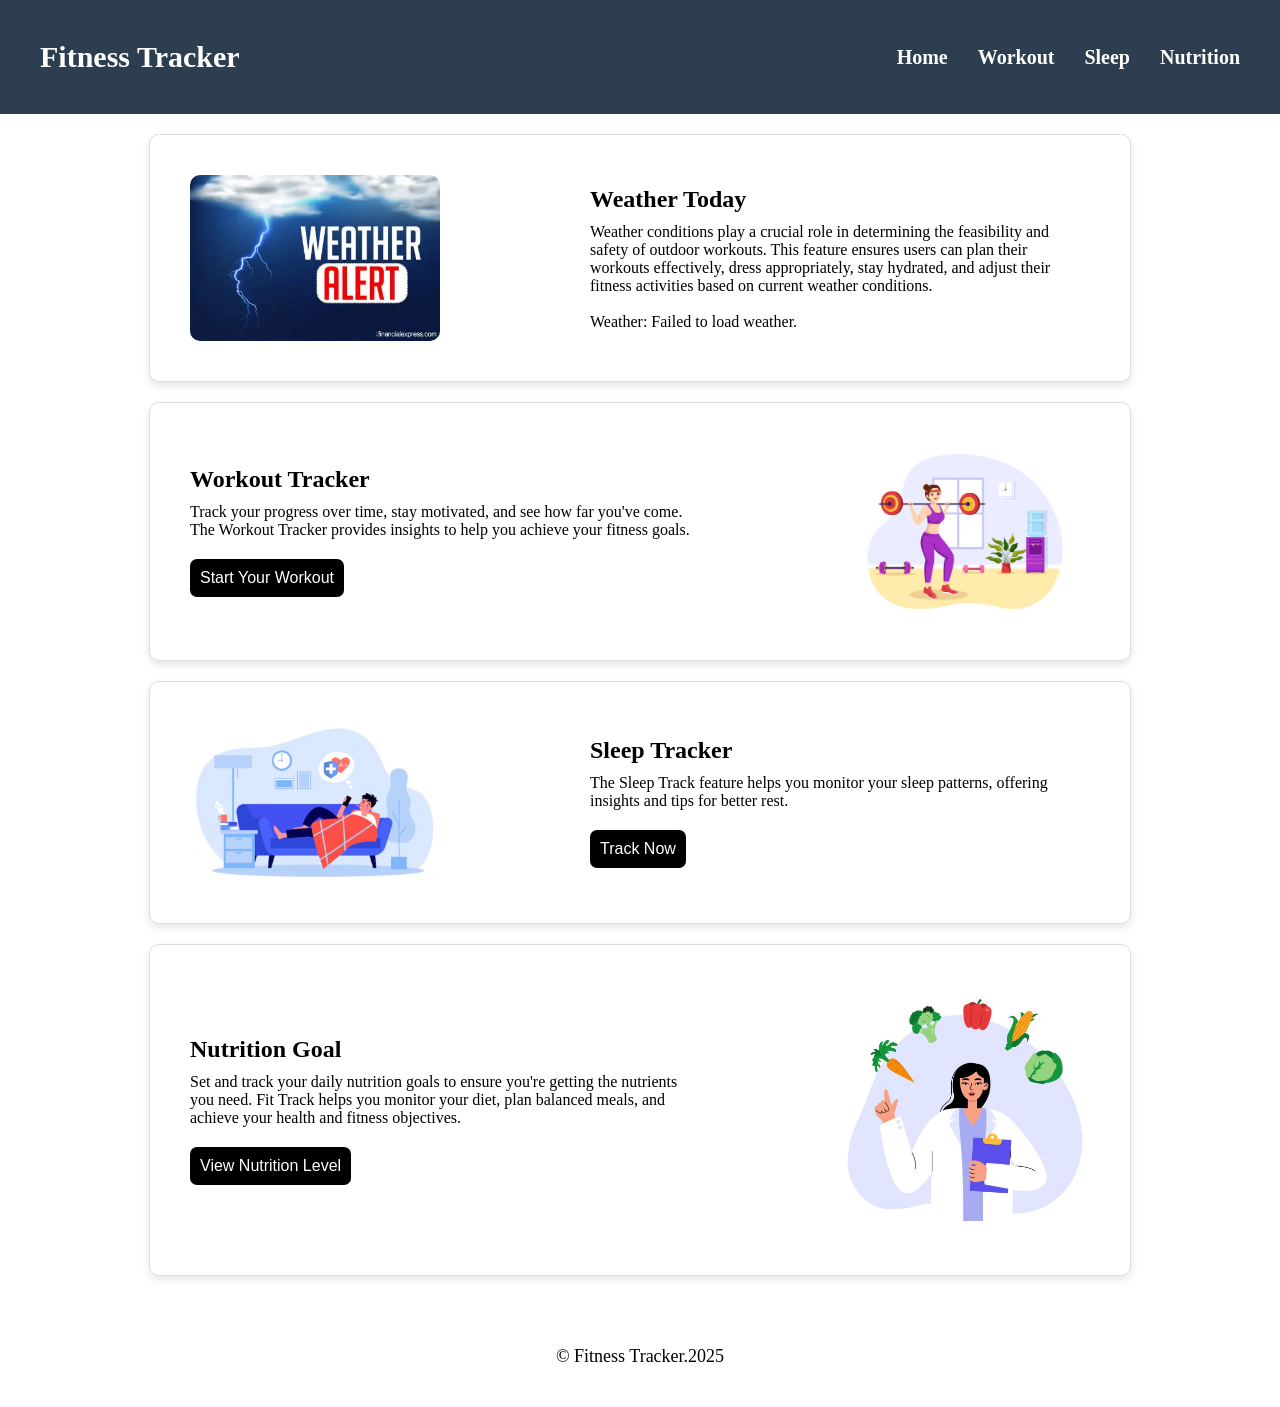
==== commit c35e2741: "Add files via upload" ====
--- a/index.html
+++ b/index.html
@@ -3,263 +3,49 @@
 <head>
     <meta charset="UTF-8">
     <meta name="viewport" content="width=device-width, initial-scale=1.0">
-    <link rel="stylesheet" href="https://fonts.googleapis.com/css2?family=Nunito+Sans:wght@400;700&display=swap">
-    <title>Home</title>
-    <link rel="stylesheet" href="styles.css">
+    <title>Fitness Tracker</title>
     <link rel="stylesheet" href="header.css">
     <link rel="stylesheet" href="footer.css">
-    <script defer src="script.js"></script>
+    <link rel="stylesheet" href="styles.css">
 </head>
 <body>
     <header></header>
-    <div class="wishlist-drawer">
-        <h2>Your Wishlist ( <span id="wishlistCount">0</span> )</h2>
-    </div>
-    <section class="hero">
-        <div >
-            <img src="jewelry-banner.png" alt="Jewelry Display">
-        </div>
-    </section> 
-
-    <section class="about-container">
-        <div class="story">
-            <div class="story-text">
-                <h2>Our Story</h2>
-                <p>
-                    Our story is one of passion, where every diamond is handpicked, every metal is ethereally shaped, and every design tells a unique story. 
-                    It's not just jewelry; it's an heirloom that carries the legacy of beauty across generations.
-                </p>
-                <a href="#">Read More <img src="Expand_right_light.png" alt="expand" class="expand"></a>
-            </div>
-            <div class="story-image">
-                <img src="our_story.png" alt="Jewelry Story">
-            </div>
-        </div>
-
-        <div class="about">
-            <div class="about-image">
-                <img src="about_us.png" alt="Jewelry">
-            </div>
-            <div class="about-text">
-                <h2>About Us</h2>
-                <p>
-                    Amidst the sparkle and shimmer, our brand stands out with its commitment to capturing the essence of sophistication in every creation. 
-                    Each piece is a testament to timeless beauty, meticulously crafted to adorn moments that matter.
-                </p>
-                <a href="#">Read More <img src="Expand_right_light.png" alt="expand" class="expand"></a>
-            </div>
-        </div>
-    </section>   
-<section>
-   <div class="features-section">
-    <div class="feature">
-        <img src="design.png" alt="2500+ Unique Designs">
-        <p>2500+ Unique Designs</p>
-    </div>
-    <div class="feature">
-        <img src="Warranty.png" alt="Assured Warranty">
-        <p>Assured Warranty</p>
-    </div>
-    <div class="feature">
-        <img src="Celebrity.png" alt="Celebrity Favorite">
-        <p>Celebrity Favorite</p>
-    </div>
-    <div class="feature">
-        <img src="Assistance.png" alt="Video Calling Assistance">
-        <p>Video Calling Assistance</p>
-    </div>
-    <div class="feature">
-        <img src="Shipping.png" alt="Shipping Worldwide">
-        <p>Shipping Worldwide</p>
-    </div>
-</div>
-</section>
-
-<section>
-    <div class="product-section">
-        <div class="product-card">
-            <img src="1.png" alt="Product 1">
-            <p>Rosy Refresh - Set of 2 Emerald Diamond Rose Gold Ring</p>
-            <div class="price">
-                <span class="current-price">$599</span>
-                <span class="original-price">$699</span>
-                <span class="discount">($100 Off)</span>
-            </div>
-        </div>
-        <div class="product-card">
-            <img src="2.png" alt="Product 2">
-            <p>American Diamond Gold Plated Bracelet</p>
-            <div class="price">
-                <span class="current-price">$249</span>
-                <span class="original-price">$299</span>
-                <span class="discount">($50 Off)</span>
-            </div>
-        </div>
-        <div class="product-card">
-            <img src="3.png" alt="Product 3">
-            <p>Cubic Zirconia Diamond Gold Necklace & Earring Set</p>
-            <div class="price">
-                <span class="current-price">$999</span>
-                <span class="original-price">$1199</span>
-                <span class="discount">($200 Off)</span>
-            </div>
-        </div>
-        <div class="product-card">
-            <img src="4.png" alt="Product 4">
-            <p>Kundan Diamond Gold Plated Pandal & Earring Set</p>
-            <div class="price">
-                <span class="current-price">$1099</span>
-                <span class="original-price">$1249</span>
-                <span class="discount">($150 Off)</span>
-            </div>
-        </div>
-    </div>
-    
-    <div class="view-more">
-        <div class="line"></div>
-        <a href="shop.html"><button>View More</button></a>
-        <div class="line"></div>
-    </div>
-</section>
-
-<img src="SALE.png" alt="SALE" class="sale">
-
-<section id="category-section">
-    <img src="category.png" alt="Category" class="category">
-    <div class="category-container">
-        <!-- Card 1 -->
-        <div class="category-card">
-            <img src="earrings.png" alt="Earrings">
-            <h3>Earrings</h3>
-        </div>
-
-        <!-- Card 2 -->
-        <div class="category-card">
-            <img src="finger-rings.png" alt="Finger Rings">
-            <h3>Finger Rings</h3>
-        </div>
-
-        <!-- Card 3 -->
-        <div class="category-card">
-            <img src="pendants.png" alt="Pendants">
-            <h3>Pendants</h3>
-        </div>
-
-        <!-- Card 4 -->
-        <div class="category-card">
-            <img src="nose-pins.png" alt="Nose Pins">
-            <h3>Nose Pins</h3>
-        </div>
-
-        <!-- Card 5 -->
-        <div class="category-card">
-            <img src="chains.png" alt="Chains">
-            <h3>Chains</h3>
-        </div>
-
-        <!-- Card 6 -->
-        <div class="category-card">
-            <img src="bracelets.png" alt="Bracelets">
-            <h3>Bracelets</h3>
-        </div>
-
-        <!-- Card 7 -->
-        <div class="category-card">
-            <img src="bangles.png" alt="Bangles">
-            <h3>Bangles</h3>
-        </div>
-
-        <!-- Card 8 -->
-        <div class="category-card">
-            <img src="neckwear.png" alt="Neckwear">
-            <h3>Neckwear</h3>
-        </div>
-
-        <!-- Card 9 -->
-        <div class="category-card">
-            <img src="watch-jewelry.png" alt="Watch Jewelry">
-            <h3>Watch Jewelry</h3>
-        </div>
-
-        <!-- Card 10 -->
-        <div class="category-card">
-            <img src="ankle-wear.png" alt="Ankle Wear">
-            <h3>Ankle Wear</h3>
-        </div>
-    </div>
-</section>
-
-
-    <div class="view-more">
-        <div class="line"></div>
-        <a href="shop.html"><button>View More</button></a>
-        <div class="line"></div>
-    </div>
-
-    
-    <section id="collection-section">
-        <img src="collection.png" alt="Collections" class="collections" >
-        <div class="collection-container">
-            <!-- Card 1 -->
-            <div class="collection-card">
-                <img src="diamonds.png" alt="Diamonds">
-            </div>
-            <!-- Card 2 -->
-            <div class="collection-card">
-                <img src="tales.png" alt="Tales Of Mystique">
-            </div>
-            <!-- Card 3 -->
-            <div class="collection-card">
-                <img src="joy.png" alt="Joy Of Dressing">
-            </div>
-            <!-- Card 4 -->
-            <div class="collection-card">
-                <img src="pretty.png" alt="Pretty In Pink">
-            </div>
+    <section class="tracker">
+        <img src="weather-image.webp" alt="Sleep Image">
+        <div class="content">
+            <h2>Weather Today</h2>
+            <p>Weather conditions play a crucial role in determining the feasibility and safety of outdoor workouts. This feature ensures users can plan their workouts effectively, dress appropriately, stay hydrated, and adjust their fitness activities based on current weather conditions.</p><br>
+            <div id="weather">Weather: <span id="weather-info">Loading...</span></div>
         </div>
     </section>
 
+        <section class="tracker">
+            <div class="content">
+                <h2>Workout Tracker</h2>
+                <p>Track your progress over time, stay motivated, and see how far you've come. The Workout Tracker provides insights to help you achieve your fitness goals.</p>
+                <button class="workout"><a href="workout.html" class="work"> Start Your Workout</a></button>
+            </div>
+            <img src="workout-image.jpg" alt="Workout Image">
+        </section>
+    
+        <section class="tracker">
+            <img src="sleep-image.jpg" alt="Sleep Image">
+            <div class="content">
+                <h2>Sleep Tracker</h2>
+                <p>The Sleep Track feature helps you monitor your sleep patterns, offering insights and tips for better rest.</p>
+                <button class="workout"><a href="sleep.html" class="work">Track Now</a></button>
+            </div>
+        </section>
 
-    <div class="view-more">
-        <div class="line"></div>
-        <button>View More</button>
-        <div class="line"></div>
-    </div>
-
-    <img src="rings.png" alt="Rings" class="rings">
-
-    
-    <section id="gender-section">
-        <img src="gender.png" alt="Gender" class="gender">
-        <div class="gender-container">
-            <!-- Card 1 -->
-            <div class="gender-card">
-                <img src="men.png" alt="Men">
+        <section class="tracker">
+            <div class="content">
+                <h2>Nutrition Goal</h2>
+                <p>Set and track your daily nutrition goals to ensure you're getting the nutrients you need. Fit Track helps you monitor your diet, plan balanced meals, and achieve your health and fitness objectives.</p>
+                <button class="workout"><a href="nutrition.html" class="work">View Nutrition Level</a></button>
             </div>
-            <!-- Card 2 -->
-            <div class="gender-card">
-                <img src="kids.png" alt="Kids">
-            </div>
-            <!-- Card 3 -->
-            <div class="gender-card">
-                <img src="women.png" alt="Wpmen">
-            </div>
-        </div>
-    </section>
-
-    <div class="view-more">
-        <div class="line"></div>
-        <button>View More</button>
-        <div class="line"></div>
-    </div>
-
-    <img src="Tag.png" alt="Customer Love" class="tag">
-    <img src="Review.png" alt="Review" class="review">
-    <img src="featured.png" alt="Featured In" class="featured">
-    <img src="featured-1.png" alt="Featured In" class="featured-1">
-    <img src="featured-2.png" alt="Featured In" class="featured-2">
-    <img src="Features.png" alt="Features" class="features">
-
+                <img src="nutrition-image.jpg" alt="Sleep Image">
+        </section>
     <footer></footer>
+    <script src="script.js"></script>
 </body>
-</html>
+</html>
--- a/header.css
+++ b/header.css
@@ -1,56 +1,59 @@
 * {
-    font-family: 'Nunito Sans', sans-serif; 
-    box-sizing: border-box;
     margin: 0;
     padding: 0;
 }
 
-body {
-    background: #fff;
-    text-align: center;
-    overflow-x: hidden;
-    }
-    
-.navbar {
+header {
     display: flex;
     align-items: center;
     justify-content: space-between;
-    padding: 15px 20px;
-    background: #fff;
-    box-shadow: 0px 4px 8px rgba(0, 0, 0, 0.1);
-    }
-    
-    .logo img {
-    width: 80px;
-    height: 91px;
-    margin-left: 50px;
-    }
-    
-    .nav-links {
+    background-color: #2c3e50;
+    color: white;
+    padding: 20px 20px;
+    width: 100%;
+    box-sizing: border-box;
+}
+
+.logo {
+    font-size: 30px;
+    font-weight: bold;
+}
+
+.nav-links {
     list-style: none;
     display: flex;
-    gap: 100px; 
+    gap: 30px;
+    font-size: 20px;  
+    margin: 0;
+    padding: 0;
+}
+
+.nav-links li {
+    display: inline-block;
+}
+
+.nav-links a {
+    text-decoration: none;
+    color: white;
+    font-weight: bold;
+    transition: 0.3s;
+}
+
+nav {
+    margin-left: auto; 
+}
+
+.nav-links a:hover {
+    opacity: 0.6;
+}
+
+@media (max-width: 780px) {
+    header {
+        flex-direction: column;
+        align-items: center;
     }
-    
-    .nav-links li a {
-    text-decoration: none;
-    color: black;
-    font-size: 20px;
-    font-weight: 580;
+    .nav-links {
+        flex-direction: column;
+        gap: 10px;
     }
-    
-    .nav-links a:hover {
-    color: #008FAB;
-    }
-    
-    .icons {
-    display: flex;
-    gap: 25px;
-    }
-    
-    .search, .user, .favorite, .shopping {
-    width: 24px;
-    height: 24px;
-    cursor: pointer;
-    }
-    +}
--- a/footer.css
+++ b/footer.css
@@ -1,160 +1,5 @@
-* {
-    margin: 0;
-    padding: 0;
-    box-sizing: border-box;
-}
-
-body {
-    font-family: Arial, sans-serif;
-}
-
 footer {
-    background-color: #f5f5f5;
-    padding: 40px 60px;
-}
-
-.footer-container {
-    display: flex;
-    justify-content: space-between;
-    gap: 40px;
-    margin-bottom: 30px;
-}
-
-.footer-section h4 {
-    font-size: 18px;
-    font-weight: bold;
-    margin-bottom: 15px;
-}
-
-.footer-section ul {
-    list-style: none;
-}
-
-.footer-section ul li {
-    margin-bottom: 8px;
-    color: #555;
-    cursor: pointer;
-}
-
-.footer-section p {
-    margin-bottom: 8px;
-    color: #555;
-}
-
-.footer-subscribe-payments {
-    display: flex;
-    justify-content: space-between;
-    align-items: center;
-    gap: 40px;
-}
-
-.footer-subscribe,
-.footer-payments {
-    flex: 1;
+    font-size: large;
+    padding: 20px;
     text-align: center;
-}
-
-.footer-bottom {
-    display: flex;
-    justify-content: center;
-    align-items: center;
-    padding-top: 10px;
-    gap: 20px;
-}
-
-.footer-payments p {
-    margin-bottom: 15px;
-    font-size: 16px;
-    text-decoration-line: underline;
-}
-
-.footer-subscribe p{
-    text-align: center;
-    margin-bottom: 15px;
-    font-size: 16px;
-    text-decoration-line: underline;
-}
-.subscribe-box {
-    display: flex;
-    justify-content: center;
-}
-
-.subscribe-box {
-    position: relative;
-    width: 100%;
-    max-width: 400px;
-    margin-left: 100px;
-}
-
-.subscribe-box input {
-    width: 100%;
-    padding: 12px 140px 12px 16px; /* Left padding for input text */
-    border: 1px solid #ccc;
-    border-radius: 12px;
-    outline: none;
-    font-size: 16px;
-}
-
-.subscribe-box button {
-    position: absolute;
-    right: 7px;
-    top: 5px;
-    bottom: 5px;
-    padding: 8px 20px;
-    background-color: black;
-    color: white;
-    border: none;
-    border-radius: 10px;
-    border-color: #1C1C1C;
-    cursor: pointer;
-    font-size: 14px;
-    transition: background 0.3s ease;
-}
-
-.subscribe-box button:hover {
-    background-color: #333;
-}
-
-
-.payment-icons img {
-    height: 30px;
-    margin-left: 20px;
-}
-
-.footer-bottom {
-        display: flex;
-        justify-content: center;
-        align-items: center;
-        padding-top: 5px; /* Reduce top padding */
-        padding-bottom: 0; /* Remove bottom padding */
-        gap: 20px;
-        margin-top: 50px;
-        margin-bottom: -50px; /* Pull it up slightly */
-}
-
-.social-icons img {
-    width: 21.434782028198242px;
-    height: 21.434782028198242px;
-    top: 7948px;
-    left: 1062px; 
-    margin-right: 20px;
-    cursor: pointer;
-    transition: opacity 0.3s ease;
-}
-
-.social-icons img:hover {
-    opacity: 0.7;
-}
-
-/* Responsive Design */
-@media (max-width: 768px) {
-    .footer-container {
-        flex-direction: column;
-        gap: 20px;
-    }
-
-    .footer-bottom {
-        flex-direction: column;
-        gap: 10px;
-    }
-}
+}
--- a/styles.css
+++ b/styles.css
@@ -1,404 +1,69 @@
-* {
-    font-family: 'Nunito Sans', sans-serif; 
-    box-sizing: border-box;
+body {
     margin: 0;
     padding: 0;
 }
 
-html {
-    scroll-behavior: smooth;
+main {
+    padding: 20px;
 }
 
-body {
-background: #fff;
-text-align: center;
-overflow-x: hidden;
+section {
+    margin-bottom: 20px;
+    border: 1px solid #ddd;
+    padding: 15px;
 }
 
-/* ... (your existing CSS from previous responses) ... */
-
-.wishlist-drawer {
-    position: fixed;
-    top: 0;
-    right: -450px; /* Initially off-screen */
-    width: 450px;
-    height: 100%;
-    background-color: #f9f9f9;
-    box-shadow: 0 0 10px rgba(0, 0, 0, 0.2);
-    transition: right 0.3s ease; /* Animation */
-    padding: 20px;
-    box-sizing: border-box;
-    overflow-y: auto;
+.tracker {
+    display: flex;
+    align-items: center;
+    justify-content: space-between;
+    padding: 40px;
+    background: white;
+    margin: 20px auto;
+    max-width: 900px;
+    border-radius: 10px;
+    box-shadow: 0px 4px 8px rgba(0, 0, 0, 0.1);
+    transition: transform 0.3s ease; 
 }
 
-.wishlist-drawer.open {
-    right: 0; /* Slide in */
+.tracker:hover {
+    transform: scale(1.05);
+    box-shadow: 0px 10px 20px rgba(0, 0, 0, 0.2); 
+}    
+
+.tracker img {
+    width: 250px;
+    height: auto;
+    border-radius: 10px;
 }
 
-/* ... (Add styles for wishlist items, count, etc. from previous response) ... */
-
-/* Hero Section */
-.hero{
-display: block;
-position: relative;
-width: 100%;
-height: auto;
-}
-.hero img{
-width: 1540px;
-height: auto;
-object-fit: cover;
+.content {
+    text-align: left;
+    max-width: 500px;
 }
 
-/* About Page Container */
-.about-container {
-width: 90%;
-margin-left: 100px;
-padding: 50px 0;
+p{
+    margin-top: 10px;
+}
+.workout{
+    margin-top: 20px;
+    background-color: black;
+    padding: 10px;
+    border: none;
+    border-radius: 7px;
+}
+.work{
+    text-decoration: none;
+    color: white;
+    font-size: medium;
 }
 
-.story, .about {
-display: flex;
-align-items: center;
-justify-content: space-between;
-gap: 50px;
-margin-bottom: 30px;
+#workout-list li {
+    list-style: none;
+    padding: 5px;
+    border-bottom: 1px solid #eee;
 }
 
-.story-text, .about-text {
-width: 50%;
-text-align: left;
-}
-
-h2 {
-font-size: 36px;
-color: #008080;
-font-weight: bold;
-text-align: center;
-border-bottom: 2px solid #FFD700;
-}
-
-p {
-font-size: 16px;
-color: #555;
-line-height: 1.6;
-margin: 15px 0;
-}
-.expand{
-align-items: center;
-width: 16px;
-height: 16px;
-
-}
-/* "Read More" Button */
-.story-text a, .about-text a {
-display: inline-flex;
-align-items: center;
-color: black;
-font-size: 16px;
-text-decoration: none;
-font-weight: bold;
-padding-bottom: 5px;
-transition: 0.3s;
-}
-
-.story-text a:hover, .about-text a:hover {
-color: #008080;
-}
-
-/* Image Styling */
-.story-image, .about-image {
-width: 50%;
-}
-
-.story-image img, .about-image img {
-width: 100%;
-height: auto;
-border-radius: 10px;
-}
-.expand{
-width: 34.18177032470703px;
-height: 34.18177032470703px;
-top: 180px;
-left: 333.91px;
-}
-.features-section {
-display: flex;
-justify-content: space-between;
-background-color: #f5f5f5;
-padding: 20px;
-width: 1535px;
-height: 200px;
-margin-bottom: 60px;
-margin-top: 10px;
-}
-
-.feature{
-display: flex;
-flex-direction: column;
-align-items: center;
-}
-.feature img {
-width: 100px;
-height: 90px;
-margin-bottom: 10px;
-}
-
-.product-section{
-display: flex;
-justify-content: space-between;
-gap: 20px;
-margin-bottom: 20px;
-}
-
-.product-card {
-width: 23%; /* 4 cards in one row */
-background-color: #ffffff;
-border-radius: 8px;
-overflow: hidden;
-text-align: center;
-margin-left: 40px;
-}
-
-.product-card img {
-width: 87%;
-height: auto;
-border-bottom: 1px solid #eee;
-}
-
-.product-card p {
-padding: 10px;
-font-size: 14px;
-font-weight: 500;
-}
-
-.price {
-padding: 0 10px 10px;
-font-size: 14px;
-}
-
-.current-price {
-color: #000;
-font-weight: bold;
-}
-
-.original-price {
-color: #999;
-text-decoration: line-through;
-margin-left: 5px;
-}
-
-.discount {
-color: red;
-margin-left: 5px;
-}
-
-/* View More Button */
-.view-more {
-display: flex;
-align-items: center;
-justify-content: center;
-gap: 10px;
-margin-bottom: 50px;
-}
-
-.line{
-flex-grow: 0.2;
-height: 1px;
-background-color: #000;
-}
-.view-more button {
-background-color: #d6f4f2;
-padding: 8px 20px;
-border: none;
-border-radius: 20px;
-cursor: pointer;
-font-size: 14px;
-font-weight: 500;
-box-shadow: 0px 2px 4px rgba(0, 0, 0, 0.1);
-transition: background-color 0.3s ease;
-}
-
-.view-more button:hover {
-background-color: #d1f0ed;
-}
-
-.sale{
-width: 100vw;
-height: 541px;
-top: 2576px;
-left: -1px;
-}
-
-.category{
-    width: 1245px;
-    height: 66px;
-    top: 3167px;
-    left: 98px;  
-    margin-bottom: 30px; 
-}
-.category-container {
-    display: grid;
-    grid-template-columns: repeat(5, 1fr);
-    gap: 1.5rem;
-    justify-items: center;
-    margin-left: 35px;
-}
-
-.category-card {
-    border-radius: 12px;
-    overflow: hidden;   
-    box-shadow: 0 4px 8px rgba(0,0,0,0.1);
-    transition: transform 0.3s ease;
-    width: 249px;
-    height: 326px;
-    top: 3273px;
-    left: 30px;
-    margin-bottom: 50px;
-}
-
-.category-card:hover {
-    transform: translateY(-5px);
-}
-
-.top-1{
-    width: 1380px;
-    height: 326px;
-    top: 3273px;
-    left: 30px;
-    margin-top: 60px;
-}   
-
-.bottom-1{
-    width: 1380px;
-    height: 326px;
-    top: 3628px;
-    left: 30px;
-    margin-top: 40px;
-    margin-bottom: 30px;
-}
-
-.collections{
-    width: 1245px;
-    height: 66px;
-    top: 4078px;
-    left: 98px;
-    margin-top: 40px;
-    margin-bottom: 40px;
-}
-
-.collection-container{
-    display: grid;
-    grid-template-columns: repeat(4, 1fr);
-    gap: 1.5rem;
-    justify-items: center;
-    margin-left: 35px;
-}
-
-.collection-card {
-    border-radius: 12px;
-    overflow: hidden;   
-    box-shadow: 0 4px 8px rgba(0,0,0,0.1);
-    transition: transform 0.3s ease;
-    width: 315px;
-    height: 407.18182373046875px;
-    top: 4184px;
-    left: 29px;    
-    margin-bottom: 40px;
-}
-
-.collection-card:hover {
-    transform: translateY(-5px);
-}
-
-
-.rings{
-    width: 1540px;
-    height: 681px;
-    top: 4718px;
-    left: 1px;
-}
-
-.gender{
-    width: 1245px;
-    height: 66px;
-    top: 5449px;
-    left: 97px;
-    margin-top: 30px;
-}
-
-.gender-container{
-    display: grid;
-    grid-template-columns: repeat(3, 1fr);
-    gap: 1.5rem;
-    justify-items: center;
-    margin-left: 35px;
-}
-
-.gender-card{
-    border-radius: 12px;
-    overflow: hidden;   
-    box-shadow: 0 4px 8px rgba(0,0,0,0.1);
-    transition: transform 0.3s ease;
-    width: 419px;
-    height: 529.1253662109375px;
-    top: 5553px;
-    left: 38px;    
-    margin-top: 40px;
-    margin-bottom: 40px;
-}
-
-
-.gender-card:hover {
-    transform: translateY(-5px);
-}
-
-
-.tag{
-width: 1245px;
-height: 66px;
-top: 6197px;
-left: 97px;
-}
-
-.review{
-width: 1258px;
-height: 370px;
-top: 6303px;
-left: 91px;
-margin-top: 40px;
-}
-
-.featured{
-width: 1245px;
-height: 66px;
-top: 6723px;
-left: 97px;
-margin-top: 50px;
-margin-bottom: 30px;
-}
-
-.featured-1{
-width: 982.0206298828125px;
-height: 53.44329833984375px;
-top: 6829px;
-left: 228px;
-margin-top: 40px;
-}
-
-.featured-2{
-width: 689px;
-height: 53.44329833984375px;
-top: 6922px;
-left: 375px;
-margin-top: 40px;
-margin-bottom: 30px;
-}
-
-.features{
-width: 1540px;
-height: 301px;
-top: 7025px;
-margin-top: 40px;
-margin-bottom: 100px;
-}
+#workout-form input {
+    margin-right: 10px;
+}
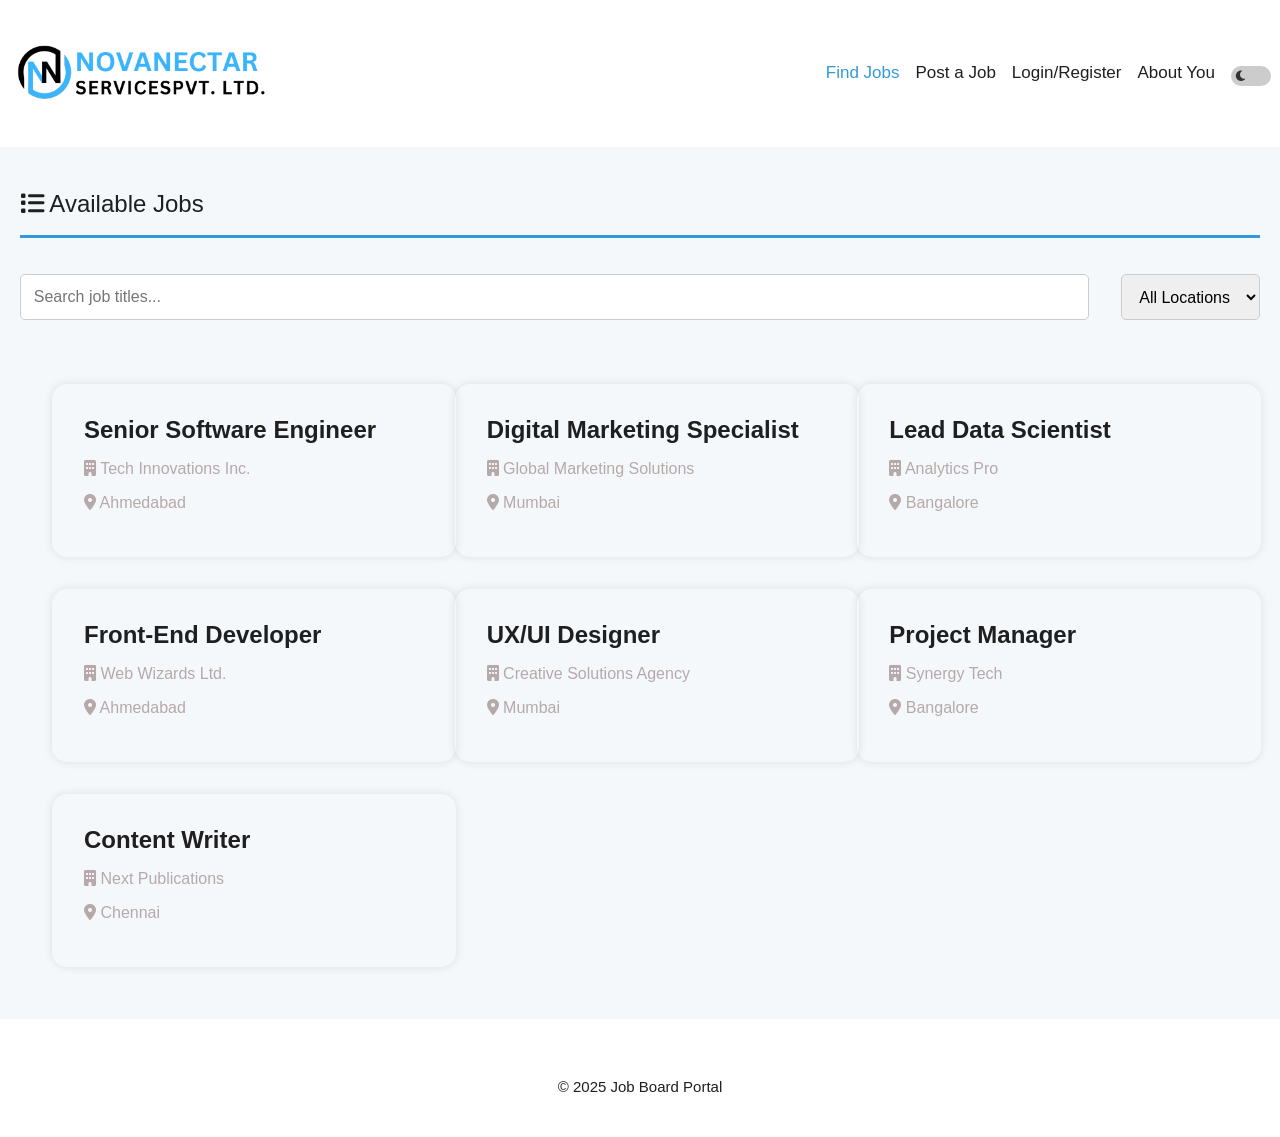
==== commit 6f46e6f0: "Add files via upload" ====
--- a/index.html
+++ b/index.html
@@ -1,51 +1,181 @@
 <!DOCTYPE html>
 <html lang="en">
 <head>
-    <meta charset="UTF-8">
-    <meta name="viewport" content="width=device-width, initial-scale=1.0">
-    <title>Fitness Tracker</title>
-    <link rel="stylesheet" href="header.css">
-    <link rel="stylesheet" href="footer.css">
-    <link rel="stylesheet" href="styles.css">
+  <meta charset="UTF-8" />
+  <meta name="viewport" content="width=device-width, initial-scale=1.0" />
+  <title>Job Portal</title>
+  <link rel="stylesheet" href="style.css" />
+  <link rel="stylesheet" href="https://cdnjs.cloudflare.com/ajax/libs/font-awesome/6.0.0-beta3/css/all.min.css" />
 </head>
 <body>
-    <header></header>
-    <section class="tracker">
-        <img src="weather-image.webp" alt="Sleep Image">
-        <div class="content">
-            <h2>Weather Today</h2>
-            <p>Weather conditions play a crucial role in determining the feasibility and safety of outdoor workouts. This feature ensures users can plan their workouts effectively, dress appropriately, stay hydrated, and adjust their fitness activities based on current weather conditions.</p><br>
-            <div id="weather">Weather: <span id="weather-info">Loading...</span></div>
-        </div>
+  <header>
+    <div class="container">
+      <img src="logo.png" alt="NovaNectar Services" class="logo">
+      <nav>
+        <ul class="nav-list">
+          <li><a href="#" id="find-jobs-link" class="active">Find Jobs</a></li>
+          <li><a href="#" id="post-job-link">Post a Job</a></li>
+          <li><a href="#" id="auth-link">Login/Register</a></li>
+          <li><a href="#" id="about-link">About You</a></li>
+          <li>
+            <div class="theme-toggle">
+                <input type="checkbox" id="theme-checkbox" class="theme-toggle-input">
+                <label class="slider" for="theme-checkbox"></label>
+            </div>
+          </li>
+        </ul>
+      </nav>
+    </div>
+  </header>
+
+  <main class="container">
+    <!-- Job Listings -->
+    <section id="job-listings">
+      <h2><i class="fas fa-list"></i> Available Jobs</h2>
+      <div class="filter-bar">
+        <input type="text" id="search-term" placeholder="Search job titles..." aria-label="Search Jobs" />
+        <select id="location-filter" aria-label="Filter by Location">
+          <option value="">All Locations</option>
+        </select>
+      </div>
+      <div class="job-list"></div>
     </section>
 
-        <section class="tracker">
-            <div class="content">
-                <h2>Workout Tracker</h2>
-                <p>Track your progress over time, stay motivated, and see how far you've come. The Workout Tracker provides insights to help you achieve your fitness goals.</p>
-                <button class="workout"><a href="workout.html" class="work"> Start Your Workout</a></button>
+    <!-- Job Details -->
+    <section id="job-details" class="hidden">
+      <h2><i class="fas fa-info-circle"></i> Job Details</h2>
+      <div id="job-info"></div>
+      <button id="apply-button" class="primary-button"><i class="fas fa-paper-plane"></i> Apply Now</button>
+      <p id="applicant-count"><i class="fas fa-users"></i> Applicants: <span id="applicant-number">0</span></p>
+      <button id="close-details" class="secondary-button"><i class="fas fa-arrow-left"></i> Back to Listings</button>
+    </section>
+
+    <!-- Post Job Form -->
+    <section id="post-job-form" class="hidden">
+      <h2><i class="fas fa-plus-circle"></i> Post a New Job</h2>
+      <form id="new-job-form">
+        <div class="form-group">
+          <label for="title">Job Title:</label>
+          <input type="text" id="title" name="title" required />
+        </div>
+        <div class="form-group">
+          <label for="company">Company:</label>
+          <input type="text" id="company" name="company" required />
+        </div>
+        <div class="form-group">
+          <label for="location">Location:</label>
+          <input type="text" id="location" name="location" />
+        </div>
+        <div class="form-group">
+          <label for="description">Description:</label>
+          <textarea id="description" name="description" rows="6" required></textarea>
+        </div>
+        <button type="submit" class="primary-button"><i class="fas fa-upload"></i> Post Job</button>
+      </form>
+    </section>
+
+    <!-- Auth Section -->
+    <section id="auth-section" class="hidden">
+      <div class="auth-container">
+        <h2><i class="fas fa-user-circle"></i> Login/Register</h2>
+        <div class="auth-toggle">
+          <button id="login-button" class="auth-button active">Login</button>
+          <button id="register-button" class="auth-button">Register</button>
+        </div>
+
+        <!-- Login Form -->
+        <form id="login-form" class="auth-form">
+          <div class="form-group">
+            <label for="login-email"><i class="fas fa-envelope"></i> Email:</label>
+            <input type="email" id="login-email" required />
+          </div>
+          <div class="form-group">
+            <label for="login-password"><i class="fas fa-lock"></i> Password:</label>
+            <input type="password" id="login-password" required />
+          </div>
+          <button type="submit" class="primary-button"><i class="fas fa-sign-in-alt"></i> Login</button>
+          <div class="auth-options">
+            <a href="#">Forgot Password?</a>
+          </div>
+        </form>
+
+        <!-- Register Form -->
+        <form id="register-form" class="auth-form hidden">
+          <div class="form-group">
+            <label for="register-email"><i class="fas fa-envelope"></i> Email:</label>
+            <input type="email" id="register-email" required />
+          </div>
+          <div class="form-group">
+            <label for="register-password"><i class="fas fa-lock"></i> Password:</label>
+            <input type="password" id="register-password" required />
+          </div>
+          <div class="form-group">
+            <label for="confirm-password"><i class="fas fa-lock"></i> Confirm Password:</label>
+            <input type="password" id="confirm-password" required />
+          </div>
+          <button type="submit" class="primary-button"><i class="fas fa-user-plus"></i> Register</button>
+        </form>
+      </div>
+    </section>
+
+<!--About You-->
+    <section id="about-section" class="hidden">
+      <div class="about-me-container">
+        <h2>About You</h2>
+        <form id="aboutMeForm">
+            <div class="form-group">
+                <label for="fullName">Full Name:</label>
+                <input type="text" id="fullName" name="fullName">
             </div>
-            <img src="workout-image.jpg" alt="Workout Image">
+    
+            <div class="form-group">
+                <label for="headline">Professional Headline:</label>
+                <input type="text" id="headline" name="headline" placeholder="e.g., Experienced Software Engineer, Marketing Specialist">
+            </div>
+    
+            <div class="form-group">
+                <label for="summary">Summary:</label>
+                <textarea id="summary" name="summary" rows="5" placeholder="A brief overview of your professional background and goals."></textarea>
+            </div>
+    
+            <div class="form-group">
+                <label for="skills">Skills (Comma Separated):</label>
+                <input type="text" id="skills" name="skills" placeholder="e.g., JavaScript, Project Management, Communication">
+            </div>
+    
+            <div class="form-group">
+                <label for="experience">Experience:</label>
+                <textarea id="experience" name="experience" rows="5" placeholder="Details about your work history and achievements."></textarea>
+            </div>
+    
+            <div class="form-group">
+                <label for="education">Education:</label>
+                <textarea id="education" name="education" rows="3" placeholder="Your educational background."></textarea>
+            </div>
+    
+            <div class="form-group">
+                <label for="linkedin">LinkedIn Profile (Optional):</label>
+                <input type="url" id="linkedin" name="linkedin" placeholder="Your LinkedIn profile URL">
+            </div>
+    
+            <div class="form-group">
+                <label for="website">Personal Website (Optional):</label>
+                <input type="url" id="website" name="website" placeholder="Your personal website URL">
+            </div>
+    
+            <button type="submit" class="save-button">Submit</button>
+            <div id="save-message" class="message"></div>
+        </form>
+    </div>
         </section>
-    
-        <section class="tracker">
-            <img src="sleep-image.jpg" alt="Sleep Image">
-            <div class="content">
-                <h2>Sleep Tracker</h2>
-                <p>The Sleep Track feature helps you monitor your sleep patterns, offering insights and tips for better rest.</p>
-                <button class="workout"><a href="sleep.html" class="work">Track Now</a></button>
-            </div>
-        </section>
+  </main>
 
-        <section class="tracker">
-            <div class="content">
-                <h2>Nutrition Goal</h2>
-                <p>Set and track your daily nutrition goals to ensure you're getting the nutrients you need. Fit Track helps you monitor your diet, plan balanced meals, and achieve your health and fitness objectives.</p>
-                <button class="workout"><a href="nutrition.html" class="work">View Nutrition Level</a></button>
-            </div>
-                <img src="nutrition-image.jpg" alt="Sleep Image">
-        </section>
-    <footer></footer>
-    <script src="script.js"></script>
+  <footer>
+    <div class="container">
+      <p>&copy; 2025 Job Board Portal</p>
+    </div>
+  </footer>
+
+  <script src="script.js"></script>
 </body>
-</html>+</html>
--- a/style.css
+++ b/style.css
@@ -0,0 +1,527 @@
+:root {
+  --bg-color: #f5f8fa;
+  --text-color: #1f1f1f;
+  --card-bg: #ffffff;
+  --header-bg: #ffffff;
+  --accent: #3498db;
+  --primary-button: #3498db;
+  --primary-button-hover: #2980b9;
+  --footer-bg: #ffffff;
+}
+
+[data-theme="dark"] {
+  --bg-color: #1a1a1a; 
+  --text-color: #e0e0e0;
+  --card-bg: #2a2a2a; 
+  --header-bg: #2a2a2a; 
+  --accent: #3498db; 
+  --primary-button-hover: #0863a0; 
+  --footer-bg: #252c3f; 
+}
+
+html {
+  transition: background-color 1s ease, color 1ms ease;
+}
+
+body {
+  background-color: var(--bg-color);
+  color: var(--text-color);
+  font-family: 'Segoe UI', Tahoma, Geneva, Verdana, sans-serif;
+  margin: 0;
+  padding-top: 150px;
+}
+
+/* NAVBAR */
+.navbar {
+  display: flex;
+  justify-content: space-between;
+  align-items: center;
+  padding: 5px 4px;
+  background-color: var(--header-bg);
+  box-shadow: 0 2px 6px rgba(0, 0, 0, 0.1);
+}
+
+/* CONTAINER */
+.container {
+  max-width: 1300px;
+  margin: 0 auto;
+  padding: 20px;
+}
+
+/* HEADER */
+header {
+position: fixed; 
+top: 0;          
+left: 0;         
+width: 100%;      
+background-color: var(--header-bg);
+padding: 1.5em 0;
+text-align: center;
+border-bottom: 1px solid rgba(255, 255, 255, 0.1);
+}
+
+header .container {
+display: flex;
+justify-content: space-between;
+align-items: center;
+padding: 9px;
+}
+
+.logo{
+  height: 80px;
+}
+
+header nav ul {
+list-style: none;
+padding: 0;
+margin: 0;
+display: flex;
+align-items: center;
+}
+
+header nav ul li {
+margin-left: 1em;
+}
+
+header nav a {
+color: var(--text-color);
+text-decoration: none;
+font-weight: 500;
+transition: color 0.3s ease;
+font-size: 17px;
+}
+
+header nav a:hover,
+header nav a.active {
+color: var(--accent);
+}
+
+/* MAIN */
+main {
+  padding: 30px 0;
+}
+
+h2 {
+  color: var(--text-color);
+  border-bottom: 3px solid var(--accent);
+  padding-bottom: 0.7em;
+  margin-bottom: 1.5em;
+  font-weight: 500;
+}
+
+/* FILTER BAR */
+.filter-bar {
+  display: flex;
+  gap: 2em;
+  margin-bottom: 2em;
+  align-items: center;
+}
+
+.filter-bar input[type="text"],
+.filter-bar select {
+  padding: 0.8em;
+  border: 1px solid #ccc;
+  border-radius: 5px;
+  font-size: 1em;
+  flex-grow: 1;
+}
+
+/* JOB LISTINGS */
+.job-list {
+  display: grid;
+  grid-template-columns: repeat(auto-fit, minmax(350px, 1fr));
+  gap: 2rem;
+  padding: 2rem;
+}
+
+.job-card,
+.job-details,
+#post-job-form {
+  background-color: var(--card-light);
+}
+
+.job-card {
+  background-color: c;
+  padding: 2rem;
+  border-radius: 15px;
+  box-shadow: 0 0 10px rgba(0,0,0,0.1);
+  cursor: pointer;
+  transition: transform 0.2s ease-in-out;
+  flex-grow: 1;
+  width: 340px;
+}
+
+[data-theme="dark"] .job-card {
+  background-color: var(--card-bg);
+  box-shadow: 0 2px 8px rgba(0, 0, 0, 0.2);
+  transition: transform 0.2s, box-shadow 0.2s;
+}
+
+.job-card:hover {
+  transform: translateY(-5px);
+  box-shadow: 0 10px 20px rgba(0, 143, 171, 0.2);
+}
+
+[data-theme="dark"] .job-card:hover {
+  transform: translateY(-5px);
+  box-shadow: 0 10px 20px rgba(0, 143, 171, 0.2);
+}
+
+
+.job-card h3 {
+  margin-top: 0;
+  color: var(--text-color);
+  font-size: 1.5em;
+  margin-bottom: 0.5em;
+}
+
+.job-card p {
+  color:  #b6a9a9;
+  margin-bottom: 0.8em;
+}
+
+/* JOB DETAILS */
+.job-details {
+  margin-top: 3em;
+  padding: 2em;
+  border: 1px solid #e0e0e0;
+  border-radius: 8px;
+  box-shadow: 0 4px 8px rgba(0, 0, 0, 0.05);
+}
+
+.job-details h3 {
+  color: var(--text-color);
+  font-size: 1.8em;
+  margin-bottom: 0.8em;
+}
+
+.job-details p {
+  color: #555;
+  margin-bottom: 1em;
+}
+
+#applicant-count {
+  color: #777;
+  font-style: italic;
+  margin-top: 1em;
+}
+
+/* POST JOB FORM */
+#post-job-form {
+  display: block;
+  margin-top: 1px;
+  margin-left: 358px;
+  padding: 2em;
+  border: 1px solid #e0e0e0;
+  border-radius: 8px;
+  box-shadow: 0 4px 8px rgba(0, 0, 0, 0.05);
+  width: 40%;
+}
+
+.form-group {
+  margin-bottom: 1.5em;
+}
+
+.form-group label {
+  display: block;
+  margin-bottom: 0.5em;
+  font-weight: bold;
+  color: var(--text-color);
+}
+
+input[type="text"],
+input[type="email"],
+input[type="password"],
+textarea {
+  width: 100%;
+  padding: 0.8em;
+  border: 1px solid #ccc;
+  border-radius: 5px;
+  font-size: 1em;
+  box-sizing: border-box;
+}
+
+textarea {
+  resize: vertical;
+}
+
+/* AUTH SECTION */
+.auth-container {
+  max-width: 500px;
+  margin: 0 auto;
+  padding: 20px;
+  background-color: var(--card-bg);
+  border: 1px solid #e0e0e0;
+}
+
+.auth-header {
+  text-align: center;
+  margin-bottom: 2em;
+}
+
+.auth-header h2 {
+  border-bottom: none;
+  padding-bottom: 0.5em;
+  margin-bottom: 1em;
+  color: var(--text-color);
+}
+
+.auth-toggle {
+  display: flex;
+  justify-content: center;
+  margin-bottom: 1.5em;
+  border-bottom: 1px solid #eee;
+  padding-bottom: 0.5em;
+}
+
+.auth-button {
+  background: none;
+  border: none;
+  color: #777;
+  padding: 0.8em 1.5em;
+  cursor: pointer;
+  font-size: 1em;
+  transition: color 0.3s ease;
+}
+
+.auth-button:hover{
+  transform: translateY(-3px); 
+  box-shadow: 0 4px 8px rgba(0, 0, 0, 0.2);
+  background-color: white;
+
+}
+.auth-button.active {
+  color: var(--accent);
+  font-weight: bold;
+}
+
+.auth-button.active:hover{
+  transform: translateY(-3px); 
+  box-shadow: 0 4px 8px rgba(0, 0, 0, 0.2);
+  background-color: white;
+}
+
+.auth-button:focus {
+  outline: none;
+}
+
+.auth-form {
+  padding: 1.5em;
+}
+
+.auth-form h3 {
+  color: var(--text-color);
+  text-align: center;
+  margin-bottom: 1.5em;
+  font-size: 1.5em;
+}
+
+.auth-form .form-group label {
+  display: block;
+  margin-bottom: 0.5em;
+  font-weight: bold;
+  color: var(--text-color);
+}
+
+.auth-form input[type="email"],
+.auth-form input[type="password"] {
+  width: 100%;
+  padding: 0.8em;
+  border: 1px solid #ccc;
+  border-radius: 5px;
+  font-size: 1em;
+  margin-bottom: 1em;
+  box-sizing: border-box;
+}
+
+.auth-form button[type="submit"].primary-button {
+  width: 100%;
+  padding: 1em;
+  font-size: 1.1em;
+  border-radius: 8px;
+  display: block;
+  margin-bottom: 1em;
+}
+
+/* AUTH OPTIONS */
+.auth-options {
+  text-align: center;
+  margin-top: 1em;
+}
+
+.auth-options a {
+  color: var(--primary-button);
+  text-decoration: none;
+  font-size: 0.9em;
+}
+
+.auth-options a:hover {
+  text-decoration: underline;
+}
+
+/* Buttons */
+.primary-button {
+  background-color: var(--accent);
+  color: white;
+  padding: 1em 2em;
+  border: none;
+  border-radius: 8px;
+  cursor: pointer;
+  font-size: 1.1em;
+  transition: background-color 0.3s ease;
+}
+
+button {
+  background-color: var(--primary-button);
+  color: white;
+  padding: 0.8em 1.5em;
+  border: none;
+  border-radius: 5px;
+  cursor: pointer;
+  font-size: 1em;
+  margin-right: 0.5em;
+  transition: background-color 0.3s ease;
+}
+
+button:hover {
+  background-color: var(--primary-button-hover);
+}
+
+.primary-button:hover {
+  background-color: var(--primary-button-hover);
+}
+
+/* Theme Toggle Switch */
+.theme-toggle {
+  position: relative;
+  display: inline-block;
+  width: 40px;
+  height: 20px;
+  margin-top: 5px;
+}
+
+.theme-toggle input {
+  opacity: 0;
+  width: 0;
+  height: 0;
+}
+
+.slider {
+  position: absolute;
+  cursor: pointer;
+  top: 0;
+  left: 0;
+  right: 0;
+  bottom: 0;
+  background-color: #ccc;
+  transition: .4s;
+  border-radius: 34px;
+}
+
+.slider::before {
+position: absolute;
+content: '\f186'; 
+font-family: 'Font Awesome 5 Free'; 
+font-weight: 900; 
+font-size: 12px; 
+color: #333; 
+height: 16px;
+width: 16px;
+left: 2px;
+bottom: 2px;
+display: flex;
+align-items: center;
+justify-content: center;
+transition: .4s;
+background-color: transparent;
+}
+
+input:checked + .slider {
+  background-color: #2196F3;
+}
+
+/* Style for the sun icon when the checkbox is checked (dark mode) */
+input:checked + .slider::before {
+content: '\f185'; 
+color: #ffc107; 
+transform: translateX(20px);
+}
+
+/* Footer */
+footer {
+  text-align: center;
+  padding: 1.5em 0;
+  background-color: var(--footer-bg);
+  height: 70px;
+}
+
+footer .container {
+  font-size: 15px;
+}
+
+/* Utility */
+.hidden {
+  display: none !important;
+}
+
+.about-me-container, .about-me-display {
+  max-width: 700px;
+  margin: 20px auto;
+  padding: 20px;
+  border: 1px solid #ccc;
+  border-radius: 5px;
+  background-color: var(--card-bg, #ffffff); /* Uses your theme's card background */
+  color: var(--text-color, #1f1f1f); /* Uses your theme's text color */
+}
+
+.about-me-container h2, .about-me-display h2 {
+  margin-top: 0;
+  color: var(--accent, #14B8A6); /* Uses your theme's accent color */
+}
+
+.form-group {
+  margin-bottom: 15px;
+}
+
+.form-group label {
+  display: block;
+  margin-bottom: 5px;
+  font-weight: bold;
+}
+
+.form-group input[type="text"],
+.form-group input[type="url"],
+.form-group textarea {
+  width: 100%;
+  padding: 10px;
+  border: 1px solid #ddd;
+  border-radius: 4px;
+  box-sizing: border-box;
+  background-color: var(--bg-color, #f5f8fa); /* Uses your theme's background color */
+  color: var(--text-color, #1f1f1f); /* Uses your theme's text color */
+}
+
+.form-group textarea {
+  resize: vertical;
+}
+
+.save-button, .edit-button {
+  background-color: var(--primary-button, #10B981); /* Uses your theme's primary button color */
+  color: white;
+  padding: 10px 15px;
+  border: none;
+  border-radius: 4px;
+  cursor: pointer;
+  font-size: 16px;
+  transition: background-color 0.3s ease;
+  margin-top: 10px;
+}
+
+.save-button:hover, .edit-button:hover {
+  background-color: var(--primary-button-hover, #34D399); /* Uses your theme's primary button hover color */
+}
+
+.message {
+  margin-top: 10px;
+  font-weight: bold;
+}
